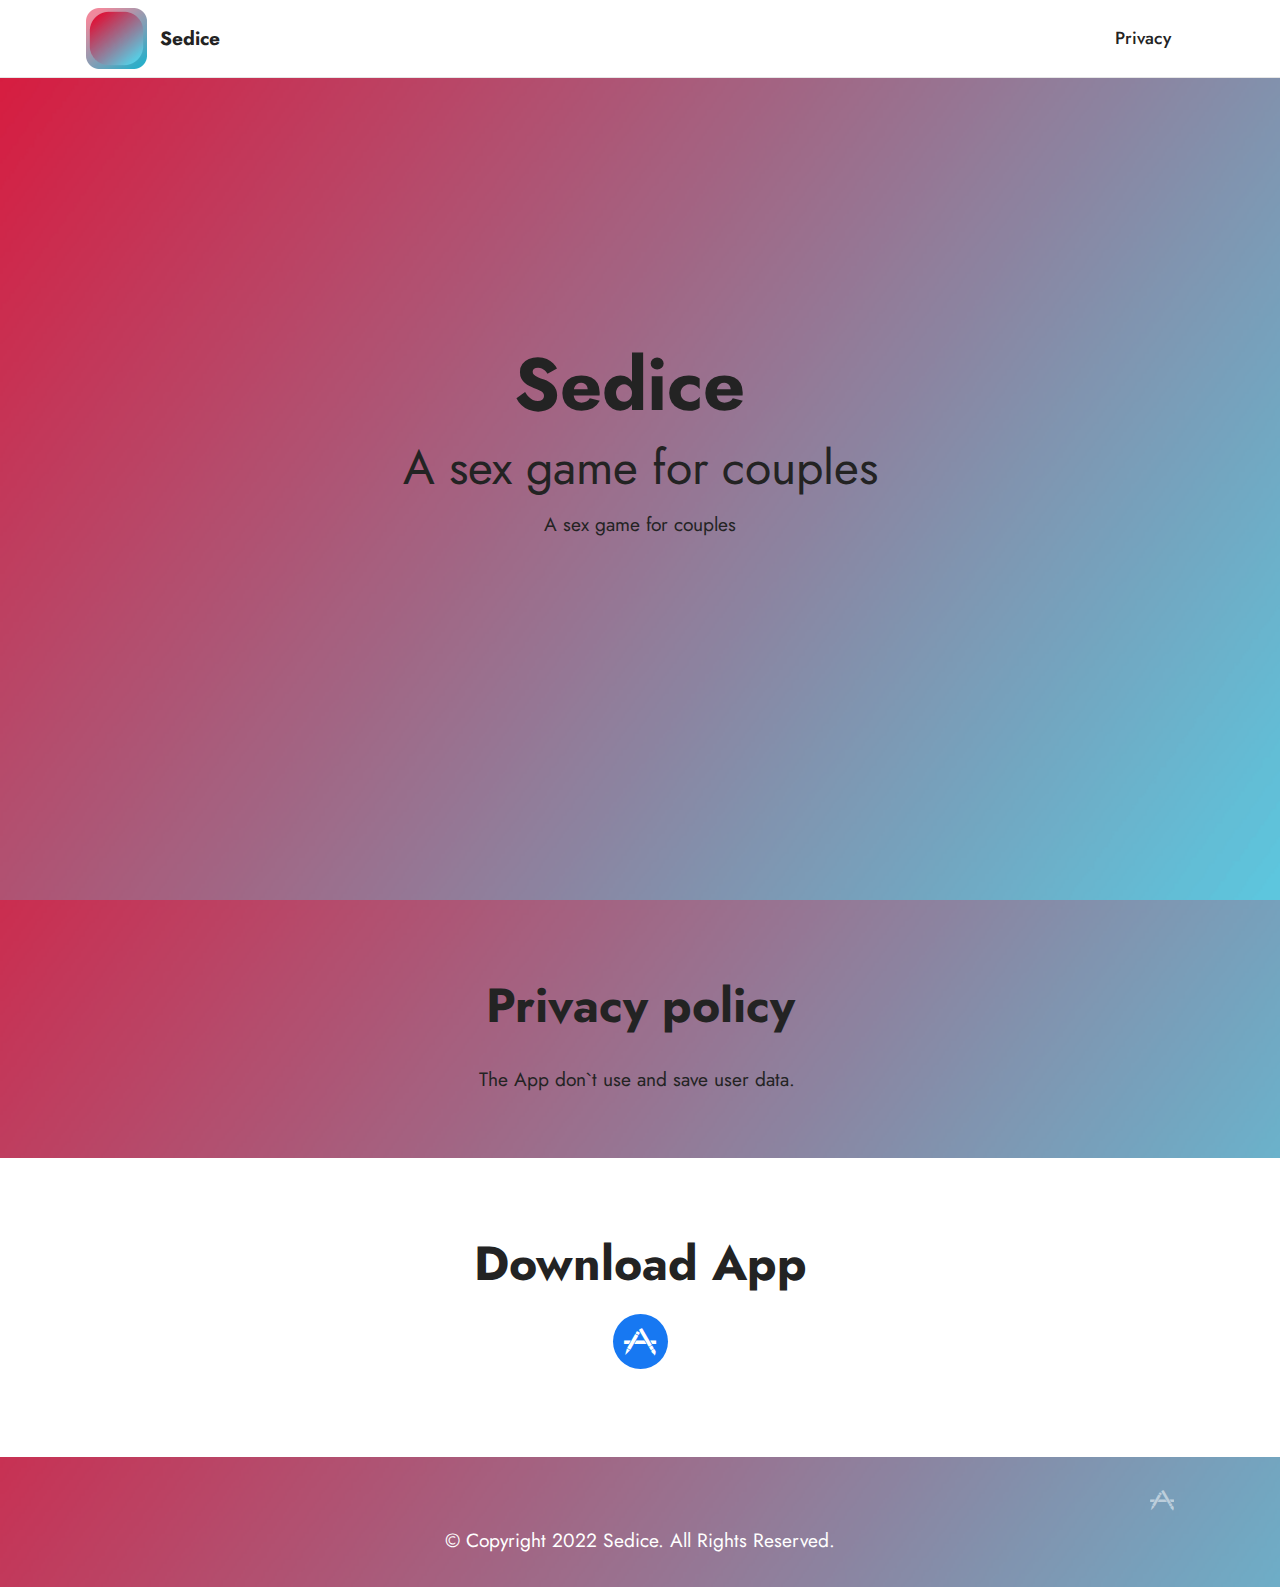
==== index.html @ 6e661fd2 "test create website" ====
<!DOCTYPE html>
<html  >
<head>
  <meta charset="UTF-8">
  <meta http-equiv="X-UA-Compatible" content="IE=edge">
  <meta property="og:image" content="">
  <meta name="viewport" content="width=device-width, initial-scale=1, minimum-scale=1">
  <link rel="shortcut icon" href="assets/images/appicon-128x128.png" type="image/x-icon">
  <meta name="description" content="">
  
  
  <title>Home</title>
  <link rel="stylesheet" href="assets/bootstrap/css/bootstrap.min.css">
  <link rel="stylesheet" href="assets/bootstrap/css/bootstrap-grid.min.css">
  <link rel="stylesheet" href="assets/bootstrap/css/bootstrap-reboot.min.css">
  <link rel="stylesheet" href="assets/parallax/jarallax.css">
  <link rel="stylesheet" href="assets/dropdown/css/style.css">
  <link rel="stylesheet" href="assets/socicon/css/styles.css">
  <link rel="stylesheet" href="assets/theme/css/style.css">
  <link rel="preload" href="https://fonts.googleapis.com/css?family=Jost:100,200,300,400,500,600,700,800,900,100i,200i,300i,400i,500i,600i,700i,800i,900i&display=swap" as="style" onload="this.onload=null;this.rel='stylesheet'">
  <noscript><link rel="stylesheet" href="https://fonts.googleapis.com/css?family=Jost:100,200,300,400,500,600,700,800,900,100i,200i,300i,400i,500i,600i,700i,800i,900i&display=swap"></noscript>
  <link rel="preload" as="style" href="assets/mobirise/css/mbr-additional.css"><link rel="stylesheet" href="assets/mobirise/css/mbr-additional.css" type="text/css">
  
  
  
  
</head>
<body>
  
  <section data-bs-version="5.1" class="menu cid-s48OLK6784" once="menu" id="menu1-h">
    
    <nav class="navbar navbar-dropdown navbar-fixed-top navbar-expand-lg">
        <div class="container">
            <div class="navbar-brand">
                <span class="navbar-logo">
                    <a href="index.html#top">
                        <img src="assets/images/appicon-121x121.png" alt="Mobirise Website Builder" style="height: 3.8rem;">
                    </a>
                </span>
                <span class="navbar-caption-wrap"><a class="navbar-caption text-black text-primary display-7" href="index.html">Sedice</a></span>
            </div>
            <button class="navbar-toggler" type="button" data-toggle="collapse" data-bs-toggle="collapse" data-target="#navbarSupportedContent" data-bs-target="#navbarSupportedContent" aria-controls="navbarNavAltMarkup" aria-expanded="false" aria-label="Toggle navigation">
                <div class="hamburger">
                    <span></span>
                    <span></span>
                    <span></span>
                    <span></span>
                </div>
            </button>
            <div class="collapse navbar-collapse" id="navbarSupportedContent">
                <ul class="navbar-nav nav-dropdown nav-right" data-app-modern-menu="true"><li class="nav-item"><a class="nav-link link text-black text-primary show display-4" href="privacy.html">Privacy<br></a></li></ul>                
            </div>
        </div>
    </nav>

</section>

<section data-bs-version="5.1" class="header1 cid-s48MCQYojq mbr-fullscreen mbr-parallax-background" id="header1-f">
    <div class="align-center container">
        <div class="row justify-content-center">
            <div class="col-12 col-lg-8">
                <h1 class="mbr-section-title mbr-fonts-style mb-3 display-1"><strong>Sedice&nbsp;</strong></h1>
                <h2 class="mbr-section-title mbr-fonts-style mb-3 display-2">A sex game for couples</h2>
                <p class="mbr-text mbr-fonts-style display-7">A sex game for couples</p>
                
            </div>
        </div>
    </div>
</section>

<section data-bs-version="5.1" class="content1 cid-s48udlf8KU" id="content1-8">
    
    <div class="container">
        <div class="row justify-content-center">
            <div class="title col-12 col-md-9">
                <h3 class="mbr-section-title mbr-fonts-style align-center mb-4 display-2"><strong>Privacy policy</strong></h3>
                <h4 class="mbr-section-subtitle align-center mbr-fonts-style mb-4 display-7">The App don`t use and save user data.&nbsp;</h4>
                
            </div>
        </div>
    </div>
</section>

<section data-bs-version="5.1" class="share3 cid-tcr3qmJpWg" id="share3-n">
    <div class="container">
        <div class="media-container-row">
            <div class="col-12">
                <h3 class="mbr-section-title align-center mb-3 mbr-fonts-style display-2">
                    <strong>Download App</strong></h3>
                <div class="social-list align-center">
                   
                    <a class="iconfont-wrapper bg-facebook m-2 " target="_blank" href="https://apps.apple.com/app/sedice">
                            <span class="socicon-appstore socicon" style=""></span>
                    </a>                        
                </div>
            </div>
        </div>
    </div>
</section>

<section data-bs-version="5.1" class="footer3 cid-s48P1Icc8J mbr-parallax-background" once="footers" id="footer3-i">
    <div class="container">
        <div class="media-container-row align-center mbr-white">
            <div class="row social-row">
                <div class="social-list align-right pb-2">
                <div class="soc-item">
                        <a href="https://apps.apple.com/app/sedice" target="_blank">
                            <span class="mbr-iconfont mbr-iconfont-social socicon-appstore socicon"></span>
                        </a>
                    </div>
                </div>
            </div>
            <div class="row row-copirayt">
                <p class="mbr-text mb-0 mbr-fonts-style mbr-white align-center display-7">
                    © Copyright 2022 Sedice. All Rights Reserved.
                </p>
            </div>
        </div>
    </div>
</section>

<script src="assets/bootstrap/js/bootstrap.bundle.min.js"></script>  
<script src="assets/parallax/jarallax.js"></script>  
<script src="assets/smoothscroll/smooth-scroll.js"></script>  
<script src="assets/ytplayer/index.js"></script>  
<script src="assets/dropdown/js/navbar-dropdown.js"></script>  
  
  
</body>
</html>
---- assets/parallax/jarallax.css ----
.jarallax {
    position: relative;
    z-index: 0;
}
.jarallax > .jarallax-img {
    position: absolute;
    object-fit: cover;
    /* support for plugin https://github.com/bfred-it/object-fit-images */
    font-family: 'object-fit: cover;';
    top: 0;
    left: 0;
    width: 100%;
    height: 100%;
    z-index: -1;
}
---- assets/dropdown/css/style.css ----
.navbar-dropdown {
  left: 0;
  padding: 0;
  position: absolute;
  right: 0;
  top: 0;
  transition: all 0.45s ease;
  z-index: 1030;
  background: #282828; }
  .navbar-dropdown .navbar-logo {
    margin-right: 0.8rem;
    transition: margin 0.3s ease-in-out;
    vertical-align: middle; }
    .navbar-dropdown .navbar-logo img {
      height: 3.125rem;
      transition: all 0.3s ease-in-out; }
    .navbar-dropdown .navbar-logo.mbr-iconfont {
      font-size: 3.125rem;
      line-height: 3.125rem; }
  .navbar-dropdown .navbar-caption {
    font-weight: 700;
    white-space: normal;
    vertical-align: -4px;
    line-height: 3.125rem !important; }
    .navbar-dropdown .navbar-caption, .navbar-dropdown .navbar-caption:hover {
      color: inherit;
      text-decoration: none; }
  .navbar-dropdown .mbr-iconfont + .navbar-caption {
    vertical-align: -1px; }
  .navbar-dropdown.navbar-fixed-top {
    position: fixed; }
  .navbar-dropdown .navbar-brand span {
    vertical-align: -4px; }
  .navbar-dropdown.bg-color.transparent {
    background: none; }
  .navbar-dropdown.navbar-short .navbar-brand {
    padding: 0.625rem 0; }
    .navbar-dropdown.navbar-short .navbar-brand span {
      vertical-align: -1px; }
  .navbar-dropdown.navbar-short .navbar-caption {
    line-height: 2.375rem !important;
    vertical-align: -2px; }
  .navbar-dropdown.navbar-short .navbar-logo {
    margin-right: 0.5rem; }
    .navbar-dropdown.navbar-short .navbar-logo img {
      height: 2.375rem; }
    .navbar-dropdown.navbar-short .navbar-logo.mbr-iconfont {
      font-size: 2.375rem;
      line-height: 2.375rem; }
  .navbar-dropdown.navbar-short .mbr-table-cell {
    height: 3.625rem; }
  .navbar-dropdown .navbar-close {
    left: 0.6875rem;
    position: fixed;
    top: 0.75rem;
    z-index: 1000; }
  .navbar-dropdown .hamburger-icon {
    content: "";
    display: inline-block;
    vertical-align: middle;
    width: 16px;
    -webkit-box-shadow: 0 -6px 0 1px #282828,0 0 0 1px #282828,0 6px 0 1px #282828;
    -moz-box-shadow: 0 -6px 0 1px #282828,0 0 0 1px #282828,0 6px 0 1px #282828;
    box-shadow: 0 -6px 0 1px #282828,0 0 0 1px #282828,0 6px 0 1px #282828; }

.dropdown-menu .dropdown-toggle[data-toggle="dropdown-submenu"]::after {
  border-bottom: 0.35em solid transparent;
  border-left: 0.35em solid;
  border-right: 0;
  border-top: 0.35em solid transparent;
  margin-left: 0.3rem; }

.dropdown-menu .dropdown-item:focus {
  outline: 0; }

.nav-dropdown {
  font-size: 0.75rem;
  font-weight: 500;
  height: auto !important; }
  .nav-dropdown .nav-btn {
    padding-left: 1rem; }
  .nav-dropdown .link {
    margin: .667em 1.667em;
    font-weight: 500;
    padding: 0;
    transition: color .2s ease-in-out; }
    .nav-dropdown .link.dropdown-toggle {
      margin-right: 2.583em; }
      .nav-dropdown .link.dropdown-toggle::after {
        margin-left: .25rem;
        border-top: 0.35em solid;
        border-right: 0.35em solid transparent;
        border-left: 0.35em solid transparent;
        border-bottom: 0; }
      .nav-dropdown .link.dropdown-toggle[aria-expanded="true"] {
        margin: 0;
        padding: 0.667em 3.263em  0.667em 1.667em; }
  .nav-dropdown .link::after,
  .nav-dropdown .dropdown-item::after {
    color: inherit; }
  .nav-dropdown .btn {
    font-size: 0.75rem;
    font-weight: 700;
    letter-spacing: 0;
    margin-bottom: 0;
    padding-left: 1.25rem;
    padding-right: 1.25rem; }
  .nav-dropdown .dropdown-menu {
    border-radius: 0;
    border: 0;
    left: 0;
    margin: 0;
    padding-bottom: 1.25rem;
    padding-top: 1.25rem;
    position: relative; }
  .nav-dropdown .dropdown-submenu {
    margin-left: 0.125rem;
    top: 0; }
  .nav-dropdown .dropdown-item {
    font-weight: 500;
    line-height: 2;
    padding: 0.3846em 4.615em 0.3846em 1.5385em;
    position: relative;
    transition: color .2s ease-in-out, background-color .2s ease-in-out; }
    .nav-dropdown .dropdown-item::after {
      margin-top: -0.3077em;
      position: absolute;
      right: 1.1538em;
      top: 50%; }
    .nav-dropdown .dropdown-item:focus, .nav-dropdown .dropdown-item:hover {
      background: none; }

@media (max-width: 767px) {
  .nav-dropdown.navbar-toggleable-sm {
    bottom: 0;
    display: none;
    left: 0;
    overflow-x: hidden;
    position: fixed;
    top: 0;
    transform: translateX(-100%);
    -ms-transform: translateX(-100%);
    -webkit-transform: translateX(-100%);
    width: 18.75rem;
    z-index: 999; } }
.nav-dropdown.navbar-toggleable-xl {
  bottom: 0;
  display: none;
  left: 0;
  overflow-x: hidden;
  position: fixed;
  top: 0;
  transform: translateX(-100%);
  -ms-transform: translateX(-100%);
  -webkit-transform: translateX(-100%);
  width: 18.75rem;
  z-index: 999; }

.nav-dropdown-sm {
  display: block !important;
  overflow-x: hidden;
  overflow: auto;
  padding-top: 3.875rem; }
  .nav-dropdown-sm::after {
    content: "";
    display: block;
    height: 3rem;
    width: 100%; }
  .nav-dropdown-sm.collapse.in ~ .navbar-close {
    display: block !important; }
  .nav-dropdown-sm.collapsing, .nav-dropdown-sm.collapse.in {
    transform: translateX(0);
    -ms-transform: translateX(0);
    -webkit-transform: translateX(0);
    transition: all 0.25s ease-out;
    -webkit-transition: all 0.25s ease-out;
    background: #282828; }
  .nav-dropdown-sm.collapsing[aria-expanded="false"] {
    transform: translateX(-100%);
    -ms-transform: translateX(-100%);
    -webkit-transform: translateX(-100%); }
  .nav-dropdown-sm .nav-item {
    display: block;
    margin-left: 0 !important;
    padding-left: 0; }
  .nav-dropdown-sm .link,
  .nav-dropdown-sm .dropdown-item {
    border-top: 1px dotted rgba(255, 255, 255, 0.1);
    font-size: 0.8125rem;
    line-height: 1.6;
    margin: 0 !important;
    padding: 0.875rem 2.4rem 0.875rem 1.5625rem !important;
    position: relative;
    white-space: normal; }
    .nav-dropdown-sm .link:focus, .nav-dropdown-sm .link:hover,
    .nav-dropdown-sm .dropdown-item:focus,
    .nav-dropdown-sm .dropdown-item:hover {
      background: rgba(0, 0, 0, 0.2) !important;
      color: #c0a375; }
  .nav-dropdown-sm .nav-btn {
    position: relative;
    padding: 1.5625rem 1.5625rem 0 1.5625rem; }
    .nav-dropdown-sm .nav-btn::before {
      border-top: 1px dotted rgba(255, 255, 255, 0.1);
      content: "";
      left: 0;
      position: absolute;
      top: 0;
      width: 100%; }
    .nav-dropdown-sm .nav-btn + .nav-btn {
      padding-top: 0.625rem; }
      .nav-dropdown-sm .nav-btn + .nav-btn::before {
        display: none; }
  .nav-dropdown-sm .btn {
    padding: 0.625rem 0; }
  .nav-dropdown-sm .dropdown-toggle[data-toggle="dropdown-submenu"]::after {
    margin-left: .25rem;
    border-top: 0.35em solid;
    border-right: 0.35em solid transparent;
    border-left: 0.35em solid transparent;
    border-bottom: 0; }
  .nav-dropdown-sm .dropdown-toggle[data-toggle="dropdown-submenu"][aria-expanded="true"]::after {
    border-top: 0;
    border-right: 0.35em solid transparent;
    border-left: 0.35em solid transparent;
    border-bottom: 0.35em solid; }
  .nav-dropdown-sm .dropdown-menu {
    margin: 0;
    padding: 0;
    position: relative;
    top: 0;
    left: 0;
    width: 100%;
    border: 0;
    float: none;
    border-radius: 0;
    background: none; }
  .nav-dropdown-sm .dropdown-submenu {
    left: 100%;
    margin-left: 0.125rem;
    margin-top: -1.25rem;
    top: 0; }

.navbar-toggleable-sm .nav-dropdown .dropdown-menu {
  position: absolute; }

.navbar-toggleable-sm .nav-dropdown .dropdown-submenu {
  left: 100%;
  margin-left: 0.125rem;
  margin-top: -1.25rem;
  top: 0; }

.navbar-toggleable-sm.opened .nav-dropdown .dropdown-menu {
  position: relative; }

.navbar-toggleable-sm.opened .nav-dropdown .dropdown-submenu {
  left: 0;
  margin-left: 00rem;
  margin-top: 0rem;
  top: 0; }

.is-builder .nav-dropdown.collapsing {
  transition: none !important; }
---- assets/socicon/css/styles.css ----
@charset "UTF-8";

@font-face {
  font-family: 'Socicon';
  src:  url('../fonts/socicon.eot');
  src:  url('../fonts/socicon.eot?#iefix') format('embedded-opentype'),
    url('../fonts/socicon.woff2') format('woff2'),
    url('../fonts/socicon.ttf') format('truetype'),
    url('../fonts/socicon.woff') format('woff'),
    url('../fonts/socicon.svg#socicon') format('svg');
  font-weight: normal;
  font-style: normal;
  font-display: swap;
}

[data-icon]:before {
  font-family: "socicon" !important;
  content: attr(data-icon);
  font-style: normal !important;
  font-weight: normal !important;
  font-variant: normal !important;
  text-transform: none !important;
  speak: none;
  line-height: 1;
  -webkit-font-smoothing: antialiased;
  -moz-osx-font-smoothing: grayscale;
}

[class^="socicon-"], [class*=" socicon-"] {
  /* use !important to prevent issues with browser extensions that change fonts */
  font-family: 'Socicon' !important;
  speak: none;
  font-style: normal;
  font-weight: normal;
  font-variant: normal;
  text-transform: none;
  line-height: 1;

  /* Better Font Rendering =========== */
  -webkit-font-smoothing: antialiased;
  -moz-osx-font-smoothing: grayscale;
}

.socicon-eitaa:before {
  content: "\e97c";
}
.socicon-soroush:before {
  content: "\e97d";
}
.socicon-bale:before {
  content: "\e97e";
}
.socicon-zazzle:before {
  content: "\e97b";
}
.socicon-society6:before {
  content: "\e97a";
}
.socicon-redbubble:before {
  content: "\e979";
}
.socicon-avvo:before {
  content: "\e978";
}
.socicon-stitcher:before {
  content: "\e977";
}
.socicon-googlehangouts:before {
  content: "\e974";
}
.socicon-dlive:before {
  content: "\e975";
}
.socicon-vsco:before {
  content: "\e976";
}
.socicon-flipboard:before {
  content: "\e973";
}
.socicon-ubuntu:before {
  content: "\e958";
}
.socicon-artstation:before {
  content: "\e959";
}
.socicon-invision:before {
  content: "\e95a";
}
.socicon-torial:before {
  content: "\e95b";
}
.socicon-collectorz:before {
  content: "\e95c";
}
.socicon-seenthis:before {
  content: "\e95d";
}
.socicon-googleplaymusic:before {
  content: "\e95e";
}
.socicon-debian:before {
  content: "\e95f";
}
.socicon-filmfreeway:before {
  content: "\e960";
}
.socicon-gnome:before {
  content: "\e961";
}
.socicon-itchio:before {
  content: "\e962";
}
.socicon-jamendo:before {
  content: "\e963";
}
.socicon-mix:before {
  content: "\e964";
}
.socicon-sharepoint:before {
  content: "\e965";
}
.socicon-tinder:before {
  content: "\e966";
}
.socicon-windguru:before {
  content: "\e967";
}
.socicon-cdbaby:before {
  content: "\e968";
}
.socicon-elementaryos:before {
  content: "\e969";
}
.socicon-stage32:before {
  content: "\e96a";
}
.socicon-tiktok:before {
  content: "\e96b";
}
.socicon-gitter:before {
  content: "\e96c";
}
.socicon-letterboxd:before {
  content: "\e96d";
}
.socicon-threema:before {
  content: "\e96e";
}
.socicon-splice:before {
  content: "\e96f";
}
.socicon-metapop:before {
  content: "\e970";
}
.socicon-naver:before {
  content: "\e971";
}
.socicon-remote:before {
  content: "\e972";
}
.socicon-internet:before {
  content: "\e957";
}
.socicon-moddb:before {
  content: "\e94b";
}
.socicon-indiedb:before {
  content: "\e94c";
}
.socicon-traxsource:before {
  content: "\e94d";
}
.socicon-gamefor:before {
  content: "\e94e";
}
.socicon-pixiv:before {
  content: "\e94f";
}
.socicon-myanimelist:before {
  content: "\e950";
}
.socicon-blackberry:before {
  content: "\e951";
}
.socicon-wickr:before {
  content: "\e952";
}
.socicon-spip:before {
  content: "\e953";
}
.socicon-napster:before {
  content: "\e954";
}
.socicon-beatport:before {
  content: "\e955";
}
.socicon-hackerone:before {
  content: "\e956";
}
.socicon-hackernews:before {
  content: "\e946";
}
.socicon-smashwords:before {
  content: "\e947";
}
.socicon-kobo:before {
  content: "\e948";
}
.socicon-bookbub:before {
  content: "\e949";
}
.socicon-mailru:before {
  content: "\e94a";
}
.socicon-gitlab:before {
  content: "\e945";
}
.socicon-instructables:before {
  content: "\e944";
}
.socicon-portfolio:before {
  content: "\e943";
}
.socicon-codered:before {
  content: "\e940";
}
.socicon-origin:before {
  content: "\e941";
}
.socicon-nextdoor:before {
  content: "\e942";
}
.socicon-udemy:before {
  content: "\e93f";
}
.socicon-livemaster:before {
  content: "\e93e";
}
.socicon-crunchbase:before {
  content: "\e93b";
}
.socicon-homefy:before {
  content: "\e93c";
}
.socicon-calendly:before {
  content: "\e93d";
}
.socicon-realtor:before {
  content: "\e90f";
}
.socicon-tidal:before {
  content: "\e910";
}
.socicon-qobuz:before {
  content: "\e911";
}
.socicon-natgeo:before {
  content: "\e912";
}
.socicon-mastodon:before {
  content: "\e913";
}
.socicon-unsplash:before {
  content: "\e914";
}
.socicon-homeadvisor:before {
  content: "\e915";
}
.socicon-angieslist:before {
  content: "\e916";
}
.socicon-codepen:before {
  content: "\e917";
}
.socicon-slack:before {
  content: "\e918";
}
.socicon-openaigym:before {
  content: "\e919";
}
.socicon-logmein:before {
  content: "\e91a";
}
.socicon-fiverr:before {
  content: "\e91b";
}
.socicon-gotomeeting:before {
  content: "\e91c";
}
.socicon-aliexpress:before {
  content: "\e91d";
}
.socicon-guru:before {
  content: "\e91e";
}
.socicon-appstore:before {
  content: "\e91f";
}
.socicon-homes:before {
  content: "\e920";
}
.socicon-zoom:before {
  content: "\e921";
}
.socicon-alibaba:before {
  content: "\e922";
}
.socicon-craigslist:before {
  content: "\e923";
}
.socicon-wix:before {
  content: "\e924";
}
.socicon-redfin:before {
  content: "\e925";
}
.socicon-googlecalendar:before {
  content: "\e926";
}
.socicon-shopify:before {
  content: "\e927";
}
.socicon-freelancer:before {
  content: "\e928";
}
.socicon-seedrs:before {
  content: "\e929";
}
.socicon-bing:before {
  content: "\e92a";
}
.socicon-doodle:before {
  content: "\e92b";
}
.socicon-bonanza:before {
  content: "\e92c";
}
.socicon-squarespace:before {
  content: "\e92d";
}
.socicon-toptal:before {
  content: "\e92e";
}
.socicon-gust:before {
  content: "\e92f";
}
.socicon-ask:before {
  content: "\e930";
}
.socicon-trulia:before {
  content: "\e931";
}
.socicon-loomly:before {
  content: "\e932";
}
.socicon-ghost:before {
  content: "\e933";
}
.socicon-upwork:before {
  content: "\e934";
}
.socicon-fundable:before {
  content: "\e935";
}
.socicon-booking:before {
  content: "\e936";
}
.socicon-googlemaps:before {
  content: "\e937";
}
.socicon-zillow:before {
  content: "\e938";
}
.socicon-niconico:before {
  content: "\e939";
}
.socicon-toneden:before {
  content: "\e93a";
}
.socicon-augment:before {
  content: "\e908";
}
.socicon-bitbucket:before {
  content: "\e909";
}
.socicon-fyuse:before {
  content: "\e90a";
}
.socicon-yt-gaming:before {
  content: "\e90b";
}
.socicon-sketchfab:before {
  content: "\e90c";
}
.socicon-mobcrush:before {
  content: "\e90d";
}
.socicon-microsoft:before {
  content: "\e90e";
}
.socicon-pandora:before {
  content: "\e907";
}
.socicon-messenger:before {
  content: "\e906";
}
.socicon-gamewisp:before {
  content: "\e905";
}
.socicon-bloglovin:before {
  content: "\e904";
}
.socicon-tunein:before {
  content: "\e903";
}
.socicon-gamejolt:before {
  content: "\e901";
}
.socicon-trello:before {
  content: "\e902";
}
.socicon-spreadshirt:before {
  content: "\e900";
}
.socicon-500px:before {
  content: "\e000";
}
.socicon-8tracks:before {
  content: "\e001";
}
.socicon-airbnb:before {
  content: "\e002";
}
.socicon-alliance:before {
  content: "\e003";
}
.socicon-amazon:before {
  content: "\e004";
}
.socicon-amplement:before {
  content: "\e005";
}
.socicon-android:before {
  content: "\e006";
}
.socicon-angellist:before {
  content: "\e007";
}
.socicon-apple:before {
  content: "\e008";
}
.socicon-appnet:before {
  content: "\e009";
}
.socicon-baidu:before {
  content: "\e00a";
}
.socicon-bandcamp:before {
  content: "\e00b";
}
.socicon-battlenet:before {
  content: "\e00c";
}
.socicon-mixer:before {
  content: "\e00d";
}
.socicon-bebee:before {
  content: "\e00e";
}
.socicon-bebo:before {
  content: "\e00f";
}
.socicon-behance:before {
  content: "\e010";
}
.socicon-blizzard:before {
  content: "\e011";
}
.socicon-blogger:before {
  content: "\e012";
}
.socicon-buffer:before {
  content: "\e013";
}
.socicon-chrome:before {
  content: "\e014";
}
.socicon-coderwall:before {
  content: "\e015";
}
.socicon-curse:before {
  content: "\e016";
}
.socicon-dailymotion:before {
  content: "\e017";
}
.socicon-deezer:before {
  content: "\e018";
}
.socicon-delicious:before {
  content: "\e019";
}
.socicon-deviantart:before {
  content: "\e01a";
}
.socicon-diablo:before {
  content: "\e01b";
}
.socicon-digg:before {
  content: "\e01c";
}
.socicon-discord:before {
  content: "\e01d";
}
.socicon-disqus:before {
  content: "\e01e";
}
.socicon-douban:before {
  content: "\e01f";
}
.socicon-draugiem:before {
  content: "\e020";
}
.socicon-dribbble:before {
  content: "\e021";
}
.socicon-drupal:before {
  content: "\e022";
}
.socicon-ebay:before {
  content: "\e023";
}
.socicon-ello:before {
  content: "\e024";
}
.socicon-endomodo:before {
  content: "\e025";
}
.socicon-envato:before {
  content: "\e026";
}
.socicon-etsy:before {
  content: "\e027";
}
.socicon-facebook:before {
  content: "\e028";
}
.socicon-feedburner:before {
  content: "\e029";
}
.socicon-filmweb:before {
  content: "\e02a";
}
.socicon-firefox:before {
  content: "\e02b";
}
.socicon-flattr:before {
  content: "\e02c";
}
.socicon-flickr:before {
  content: "\e02d";
}
.socicon-formulr:before {
  content: "\e02e";
}
.socicon-forrst:before {
  content: "\e02f";
}
.socicon-foursquare:before {
  content: "\e030";
}
.socicon-friendfeed:before {
  content: "\e031";
}
.socicon-github:before {
  content: "\e032";
}
.socicon-goodreads:before {
  content: "\e033";
}
.socicon-google:before {
  content: "\e034";
}
.socicon-googlescholar:before {
  content: "\e035";
}
.socicon-googlegroups:before {
  content: "\e036";
}
.socicon-googlephotos:before {
  content: "\e037";
}
.socicon-googleplus:before {
  content: "\e038";
}
.socicon-grooveshark:before {
  content: "\e039";
}
.socicon-hackerrank:before {
  content: "\e03a";
}
.socicon-hearthstone:before {
  content: "\e03b";
}
.socicon-hellocoton:before {
  content: "\e03c";
}
.socicon-heroes:before {
  content: "\e03d";
}
.socicon-smashcast:before {
  content: "\e03e";
}
.socicon-horde:before {
  content: "\e03f";
}
.socicon-houzz:before {
  content: "\e040";
}
.socicon-icq:before {
  content: "\e041";
}
.socicon-identica:before {
  content: "\e042";
}
.socicon-imdb:before {
  content: "\e043";
}
.socicon-instagram:before {
  content: "\e044";
}
.socicon-issuu:before {
  content: "\e045";
}
.socicon-istock:before {
  content: "\e046";
}
.socicon-itunes:before {
  content: "\e047";
}
.socicon-keybase:before {
  content: "\e048";
}
.socicon-lanyrd:before {
  content: "\e049";
}
.socicon-lastfm:before {
  content: "\e04a";
}
.socicon-line:before {
  content: "\e04b";
}
.socicon-linkedin:before {
  content: "\e04c";
}
.socicon-livejournal:before {
  content: "\e04d";
}
.socicon-lyft:before {
  content: "\e04e";
}
.socicon-macos:before {
  content: "\e04f";
}
.socicon-mail:before {
  content: "\e050";
}
.socicon-medium:before {
  content: "\e051";
}
.socicon-meetup:before {
  content: "\e052";
}
.socicon-mixcloud:before {
  content: "\e053";
}
.socicon-modelmayhem:before {
  content: "\e054";
}
.socicon-mumble:before {
  content: "\e055";
}
.socicon-myspace:before {
  content: "\e056";
}
.socicon-newsvine:before {
  content: "\e057";
}
.socicon-nintendo:before {
  content: "\e058";
}
.socicon-npm:before {
  content: "\e059";
}
.socicon-odnoklassniki:before {
  content: "\e05a";
}
.socicon-openid:before {
  content: "\e05b";
}
.socicon-opera:before {
  content: "\e05c";
}
.socicon-outlook:before {
  content: "\e05d";
}
.socicon-overwatch:before {
  content: "\e05e";
}
.socicon-patreon:before {
  content: "\e05f";
}
.socicon-paypal:before {
  content: "\e060";
}
.socicon-periscope:before {
  content: "\e061";
}
.socicon-persona:before {
  content: "\e062";
}
.socicon-pinterest:before {
  content: "\e063";
}
.socicon-play:before {
  content: "\e064";
}
.socicon-player:before {
  content: "\e065";
}
.socicon-playstation:before {
  content: "\e066";
}
.socicon-pocket:before {
  content: "\e067";
}
.socicon-qq:before {
  content: "\e068";
}
.socicon-quora:before {
  content: "\e069";
}
.socicon-raidcall:before {
  content: "\e06a";
}
.socicon-ravelry:before {
  content: "\e06b";
}
.socicon-reddit:before {
  content: "\e06c";
}
.socicon-renren:before {
  content: "\e06d";
}
.socicon-researchgate:before {
  content: "\e06e";
}
.socicon-residentadvisor:before {
  content: "\e06f";
}
.socicon-reverbnation:before {
  content: "\e070";
}
.socicon-rss:before {
  content: "\e071";
}
.socicon-sharethis:before {
  content: "\e072";
}
.socicon-skype:before {
  content: "\e073";
}
.socicon-slideshare:before {
  content: "\e074";
}
.socicon-smugmug:before {
  content: "\e075";
}
.socicon-snapchat:before {
  content: "\e076";
}
.socicon-songkick:before {
  content: "\e077";
}
.socicon-soundcloud:before {
  content: "\e078";
}
.socicon-spotify:before {
  content: "\e079";
}
.socicon-stackexchange:before {
  content: "\e07a";
}
.socicon-stackoverflow:before {
  content: "\e07b";
}
.socicon-starcraft:before {
  content: "\e07c";
}
.socicon-stayfriends:before {
  content: "\e07d";
}
.socicon-steam:before {
  content: "\e07e";
}
.socicon-storehouse:before {
  content: "\e07f";
}
.socicon-strava:before {
  content: "\e080";
}
.socicon-streamjar:before {
  content: "\e081";
}
.socicon-stumbleupon:before {
  content: "\e082";
}
.socicon-swarm:before {
  content: "\e083";
}
.socicon-teamspeak:before {
  content: "\e084";
}
.socicon-teamviewer:before {
  content: "\e085";
}
.socicon-technorati:before {
  content: "\e086";
}
.socicon-telegram:before {
  content: "\e087";
}
.socicon-tripadvisor:before {
  content: "\e088";
}
.socicon-tripit:before {
  content: "\e089";
}
.socicon-triplej:before {
  content: "\e08a";
}
.socicon-tumblr:before {
  content: "\e08b";
}
.socicon-twitch:before {
  content: "\e08c";
}
.socicon-twitter:before {
  content: "\e08d";
}
.socicon-uber:before {
  content: "\e08e";
}
.socicon-ventrilo:before {
  content: "\e08f";
}
.socicon-viadeo:before {
  content: "\e090";
}
.socicon-viber:before {
  content: "\e091";
}
.socicon-viewbug:before {
  content: "\e092";
}
.socicon-vimeo:before {
  content: "\e093";
}
.socicon-vine:before {
  content: "\e094";
}
.socicon-vkontakte:before {
  content: "\e095";
}
.socicon-warcraft:before {
  content: "\e096";
}
.socicon-wechat:before {
  content: "\e097";
}
.socicon-weibo:before {
  content: "\e098";
}
.socicon-whatsapp:before {
  content: "\e099";
}
.socicon-wikipedia:before {
  content: "\e09a";
}
.socicon-windows:before {
  content: "\e09b";
}
.socicon-wordpress:before {
  content: "\e09c";
}
.socicon-wykop:before {
  content: "\e09d";
}
.socicon-xbox:before {
  content: "\e09e";
}
.socicon-xing:before {
  content: "\e09f";
}
.socicon-yahoo:before {
  content: "\e0a0";
}
.socicon-yammer:before {
  content: "\e0a1";
}
.socicon-yandex:before {
  content: "\e0a2";
}
.socicon-yelp:before {
  content: "\e0a3";
}
.socicon-younow:before {
  content: "\e0a4";
}
.socicon-youtube:before {
  content: "\e0a5";
}
.socicon-zapier:before {
  content: "\e0a6";
}
.socicon-zerply:before {
  content: "\e0a7";
}
.socicon-zomato:before {
  content: "\e0a8";
}
.socicon-zynga:before {
  content: "\e0a9";
}
---- assets/theme/css/style.css ----
@charset "UTF-8";
section {
  background-color: #ffffff;
}

body {
  font-style: normal;
  line-height: 1.5;
  font-weight: 400;
  color: #232323;
  position: relative;
}

button {
  background-color: transparent;
  border-color: transparent;
}

section,
.container,
.container-fluid {
  position: relative;
  word-wrap: break-word;
}

a.mbr-iconfont:hover {
  text-decoration: none;
}

.article .lead p,
.article .lead ul,
.article .lead ol,
.article .lead pre,
.article .lead blockquote {
  margin-bottom: 0;
}

a {
  font-style: normal;
  font-weight: 400;
  cursor: pointer;
}
a, a:hover {
  text-decoration: none;
}

.mbr-section-title {
  font-style: normal;
  line-height: 1.3;
}

.mbr-section-subtitle {
  line-height: 1.3;
}

.mbr-text {
  font-style: normal;
  line-height: 1.7;
}

h1,
h2,
h3,
h4,
h5,
h6,
.display-1,
.display-2,
.display-4,
.display-5,
.display-7,
span,
p,
a {
  line-height: 1;
  word-break: break-word;
  word-wrap: break-word;
  font-weight: 400;
}

b,
strong {
  font-weight: bold;
}

input:-webkit-autofill, input:-webkit-autofill:hover, input:-webkit-autofill:focus, input:-webkit-autofill:active {
  transition-delay: 9999s;
  -webkit-transition-property: background-color, color;
  transition-property: background-color, color;
}

textarea[type=hidden] {
  display: none;
}

section {
  background-position: 50% 50%;
  background-repeat: no-repeat;
  background-size: cover;
}
section .mbr-background-video,
section .mbr-background-video-preview {
  position: absolute;
  bottom: 0;
  left: 0;
  right: 0;
  top: 0;
}

.hidden {
  visibility: hidden;
}

.mbr-z-index20 {
  z-index: 20;
}

/*! Base colors */
.mbr-white {
  color: #ffffff;
}

.mbr-black {
  color: #111111;
}

.mbr-bg-white {
  background-color: #ffffff;
}

.mbr-bg-black {
  background-color: #000000;
}

/*! Text-aligns */
.align-left {
  text-align: left;
}

.align-center {
  text-align: center;
}

.align-right {
  text-align: right;
}

/*! Font-weight  */
.mbr-light {
  font-weight: 300;
}

.mbr-regular {
  font-weight: 400;
}

.mbr-semibold {
  font-weight: 500;
}

.mbr-bold {
  font-weight: 700;
}

/*! Media  */
.media-content {
  flex-basis: 100%;
}

.media-container-row {
  display: flex;
  flex-direction: row;
  flex-wrap: wrap;
  justify-content: center;
  align-content: center;
  align-items: start;
}
.media-container-row .media-size-item {
  width: 400px;
}

.media-container-column {
  display: flex;
  flex-direction: column;
  flex-wrap: wrap;
  justify-content: center;
  align-content: center;
  align-items: stretch;
}
.media-container-column > * {
  width: 100%;
}

@media (min-width: 992px) {
  .media-container-row {
    flex-wrap: nowrap;
  }
}
figure {
  margin-bottom: 0;
  overflow: hidden;
}

figure[mbr-media-size] {
  transition: width 0.1s;
}

img,
iframe {
  display: block;
  width: 100%;
}

.card {
  background-color: transparent;
  border: none;
}

.card-box {
  width: 100%;
}

.card-img {
  text-align: center;
  flex-shrink: 0;
  -webkit-flex-shrink: 0;
}

.media {
  max-width: 100%;
  margin: 0 auto;
}

.mbr-figure {
  align-self: center;
}

.media-container > div {
  max-width: 100%;
}

.mbr-figure img,
.card-img img {
  width: 100%;
}

@media (max-width: 991px) {
  .media-size-item {
    width: auto !important;
  }

  .media {
    width: auto;
  }

  .mbr-figure {
    width: 100% !important;
  }
}
/*! Buttons */
.mbr-section-btn {
  margin-left: -0.6rem;
  margin-right: -0.6rem;
  font-size: 0;
}

.btn {
  font-weight: 600;
  border-width: 1px;
  font-style: normal;
  margin: 0.6rem 0.6rem;
  white-space: normal;
  transition: all 0.2s ease-in-out;
  display: inline-flex;
  align-items: center;
  justify-content: center;
  word-break: break-word;
}

.btn-sm {
  font-weight: 600;
  letter-spacing: 0px;
  transition: all 0.3s ease-in-out;
}

.btn-md {
  font-weight: 600;
  letter-spacing: 0px;
  transition: all 0.3s ease-in-out;
}

.btn-lg {
  font-weight: 600;
  letter-spacing: 0px;
  transition: all 0.3s ease-in-out;
}

.btn-form {
  margin: 0;
}
.btn-form:hover {
  cursor: pointer;
}

nav .mbr-section-btn {
  margin-left: 0rem;
  margin-right: 0rem;
}

/*! Btn icon margin */
.btn .mbr-iconfont,
.btn.btn-sm .mbr-iconfont {
  order: 1;
  cursor: pointer;
  margin-left: 0.5rem;
  vertical-align: sub;
}

.btn.btn-md .mbr-iconfont,
.btn.btn-md .mbr-iconfont {
  margin-left: 0.8rem;
}

.mbr-regular {
  font-weight: 400;
}

.mbr-semibold {
  font-weight: 500;
}

.mbr-bold {
  font-weight: 700;
}

[type=submit] {
  -webkit-appearance: none;
}

/*! Full-screen */
.mbr-fullscreen .mbr-overlay {
  min-height: 100vh;
}

.mbr-fullscreen {
  display: flex;
  display: -moz-flex;
  display: -ms-flex;
  display: -o-flex;
  align-items: center;
  min-height: 100vh;
  padding-top: 3rem;
  padding-bottom: 3rem;
}

/*! Map */
.map {
  height: 25rem;
  position: relative;
}
.map iframe {
  width: 100%;
  height: 100%;
}

/*! Scroll to top arrow */
.mbr-arrow-up {
  bottom: 25px;
  right: 90px;
  position: fixed;
  text-align: right;
  z-index: 5000;
  color: #ffffff;
  font-size: 22px;
}

.mbr-arrow-up a {
  background: rgba(0, 0, 0, 0.2);
  border-radius: 50%;
  color: #fff;
  display: inline-block;
  height: 60px;
  width: 60px;
  border: 2px solid #fff;
  outline-style: none !important;
  position: relative;
  text-decoration: none;
  transition: all 0.3s ease-in-out;
  cursor: pointer;
  text-align: center;
}
.mbr-arrow-up a:hover {
  background-color: rgba(0, 0, 0, 0.4);
}
.mbr-arrow-up a i {
  line-height: 60px;
}

.mbr-arrow-up-icon {
  display: block;
  color: #fff;
}

.mbr-arrow-up-icon::before {
  content: "›";
  display: inline-block;
  font-family: serif;
  font-size: 22px;
  line-height: 1;
  font-style: normal;
  position: relative;
  top: 6px;
  left: -4px;
  transform: rotate(-90deg);
}

/*! Arrow Down */
.mbr-arrow {
  position: absolute;
  bottom: 45px;
  left: 50%;
  width: 60px;
  height: 60px;
  cursor: pointer;
  background-color: rgba(80, 80, 80, 0.5);
  border-radius: 50%;
  transform: translateX(-50%);
}
@media (max-width: 767px) {
  .mbr-arrow {
    display: none;
  }
}
.mbr-arrow > a {
  display: inline-block;
  text-decoration: none;
  outline-style: none;
  -webkit-animation: arrowdown 1.7s ease-in-out infinite;
          animation: arrowdown 1.7s ease-in-out infinite;
  color: #ffffff;
}
.mbr-arrow > a > i {
  position: absolute;
  top: -2px;
  left: 15px;
  font-size: 2rem;
}

#scrollToTop a i::before {
  content: "";
  position: absolute;
  display: block;
  border-bottom: 2.5px solid #fff;
  border-left: 2.5px solid #fff;
  width: 27.8%;
  height: 27.8%;
  left: 50%;
  top: 51%;
  transform: translateY(-30%) translateX(-50%) rotate(135deg);
}

@keyframes arrowdown {
  0% {
    transform: translateY(0px);
  }
  50% {
    transform: translateY(-5px);
  }
  100% {
    transform: translateY(0px);
  }
}
@-webkit-keyframes arrowdown {
  0% {
    transform: translateY(0px);
  }
  50% {
    transform: translateY(-5px);
  }
  100% {
    transform: translateY(0px);
  }
}
@media (max-width: 500px) {
  .mbr-arrow-up {
    left: 0;
    right: 0;
    text-align: center;
  }
}
/*Gradients animation*/
@keyframes gradient-animation {
  from {
    background-position: 0% 100%;
    -webkit-animation-timing-function: ease-in-out;
            animation-timing-function: ease-in-out;
  }
  to {
    background-position: 100% 0%;
    -webkit-animation-timing-function: ease-in-out;
            animation-timing-function: ease-in-out;
  }
}
@-webkit-keyframes gradient-animation {
  from {
    background-position: 0% 100%;
    -webkit-animation-timing-function: ease-in-out;
            animation-timing-function: ease-in-out;
  }
  to {
    background-position: 100% 0%;
    -webkit-animation-timing-function: ease-in-out;
            animation-timing-function: ease-in-out;
  }
}
.bg-gradient {
  background-size: 200% 200%;
  animation: gradient-animation 5s infinite alternate;
  -webkit-animation: gradient-animation 5s infinite alternate;
}

.menu .navbar-brand {
  display: -webkit-flex;
}
.menu .navbar-brand span {
  display: flex;
  display: -webkit-flex;
}
.menu .navbar-brand .navbar-caption-wrap {
  display: -webkit-flex;
}
.menu .navbar-brand .navbar-logo img {
  display: -webkit-flex;
  width: auto;
}
@media (min-width: 768px) and (max-width: 991px) {
  .menu .navbar-toggleable-sm .navbar-nav {
    display: -ms-flexbox;
  }
}
@media (max-width: 991px) {
  .menu .navbar-collapse {
    max-height: 93.5vh;
  }
  .menu .navbar-collapse.show {
    overflow: auto;
  }
}
@media (min-width: 992px) {
  .menu .navbar-nav.nav-dropdown {
    display: -webkit-flex;
  }
  .menu .navbar-toggleable-sm .navbar-collapse {
    display: -webkit-flex !important;
  }
  .menu .collapsed .navbar-collapse {
    max-height: 93.5vh;
  }
  .menu .collapsed .navbar-collapse.show {
    overflow: auto;
  }
}
@media (max-width: 767px) {
  .menu .navbar-collapse {
    max-height: 80vh;
  }
}

.nav-link .mbr-iconfont {
  margin-right: 0.5rem;
}

.navbar {
  display: -webkit-flex;
  -webkit-flex-wrap: wrap;
  -webkit-align-items: center;
  -webkit-justify-content: space-between;
}

.navbar-collapse {
  -webkit-flex-basis: 100%;
  -webkit-flex-grow: 1;
  -webkit-align-items: center;
}

.nav-dropdown .link {
  padding: 0.667em 1.667em !important;
  margin: 0 !important;
}

.nav {
  display: -webkit-flex;
  -webkit-flex-wrap: wrap;
}

.row {
  display: -webkit-flex;
  -webkit-flex-wrap: wrap;
}

.justify-content-center {
  -webkit-justify-content: center;
}

.form-inline {
  display: -webkit-flex;
}

.card-wrapper {
  -webkit-flex: 1;
}

.carousel-control {
  z-index: 10;
  display: -webkit-flex;
}

.carousel-controls {
  display: -webkit-flex;
}

.media {
  display: -webkit-flex;
}

.form-group:focus {
  outline: none;
}

.jq-selectbox__select {
  padding: 7px 0;
  position: relative;
}

.jq-selectbox__dropdown {
  overflow: hidden;
  border-radius: 10px;
  position: absolute;
  top: 100%;
  left: 0 !important;
  width: 100% !important;
}

.jq-selectbox__trigger-arrow {
  right: 0;
  transform: translateY(-50%);
}

.jq-selectbox li {
  padding: 1.07em 0.5em;
}

input[type=range] {
  padding-left: 0 !important;
  padding-right: 0 !important;
}

.modal-dialog,
.modal-content {
  height: 100%;
}

.modal-dialog .carousel-inner {
  height: calc(100vh - 1.75rem);
}
@media (max-width: 575px) {
  .modal-dialog .carousel-inner {
    height: calc(100vh - 1rem);
  }
}

.carousel-item {
  text-align: center;
}

.carousel-item img {
  margin: auto;
}

.navbar-toggler {
  align-self: flex-start;
  padding: 0.25rem 0.75rem;
  font-size: 1.25rem;
  line-height: 1;
  background: transparent;
  border: 1px solid transparent;
  border-radius: 0.25rem;
}

.navbar-toggler:focus,
.navbar-toggler:hover {
  text-decoration: none;
  box-shadow: none;
}

.navbar-toggler-icon {
  display: inline-block;
  width: 1.5em;
  height: 1.5em;
  vertical-align: middle;
  content: "";
  background: no-repeat center center;
  background-size: 100% 100%;
}

.navbar-toggler-left {
  position: absolute;
  left: 1rem;
}

.navbar-toggler-right {
  position: absolute;
  right: 1rem;
}

.card-img {
  width: auto;
}

.menu .navbar.collapsed:not(.beta-menu) {
  flex-direction: column;
}

.carousel-item.active,
.carousel-item-next,
.carousel-item-prev {
  display: flex;
}

.note-air-layout .dropup .dropdown-menu,
.note-air-layout .navbar-fixed-bottom .dropdown .dropdown-menu {
  bottom: initial !important;
}

html,
body {
  height: auto;
  min-height: 100vh;
}

.dropup .dropdown-toggle::after {
  display: none;
}

.form-asterisk {
  font-family: initial;
  position: absolute;
  top: -2px;
  font-weight: normal;
}

.form-control-label {
  position: relative;
  cursor: pointer;
  margin-bottom: 0.357em;
  padding: 0;
}

.alert {
  color: #ffffff;
  border-radius: 0;
  border: 0;
  font-size: 1.1rem;
  line-height: 1.5;
  margin-bottom: 1.875rem;
  padding: 1.25rem;
  position: relative;
  text-align: center;
}
.alert.alert-form::after {
  background-color: inherit;
  bottom: -7px;
  content: "";
  display: block;
  height: 14px;
  left: 50%;
  margin-left: -7px;
  position: absolute;
  transform: rotate(45deg);
  width: 14px;
}

.form-control {
  background-color: #ffffff;
  background-clip: border-box;
  color: #232323;
  line-height: 1rem !important;
  height: auto;
  padding: 0.6rem 1.2rem;
  transition: border-color 0.25s ease 0s;
  border: 1px solid transparent !important;
  border-radius: 4px;
  box-shadow: rgba(0, 0, 0, 0.07) 0px 1px 1px 0px, rgba(0, 0, 0, 0.07) 0px 1px 3px 0px, rgba(0, 0, 0, 0.03) 0px 0px 0px 1px;
}
.form-active .form-control:invalid {
  border-color: red;
}

form .row {
  margin-left: -0.6rem;
  margin-right: -0.6rem;
}
form .row [class*=col] {
  padding-left: 0.6rem;
  padding-right: 0.6rem;
}

form .mbr-section-btn {
  margin: 0;
  padding-left: 0.6rem;
  padding-right: 0.6rem;
}

form .btn {
  display: flex;
  padding: 0.6rem 1.2rem;
  margin: 0;
}

form .form-check-input {
  margin-top: 0.5;
}

textarea.form-control {
  line-height: 1.5rem !important;
}

.form-group {
  margin-bottom: 1.2rem;
}

.form-control,
form .btn {
  min-height: 48px;
}

.gdpr-block label span.textGDPR input[name=gdpr] {
  top: 7px;
}

.form-control:focus {
  box-shadow: none;
}

:focus {
  outline: none;
}

.mbr-overlay {
  background-color: #000;
  bottom: 0;
  left: 0;
  opacity: 0.5;
  position: absolute;
  right: 0;
  top: 0;
  z-index: 0;
  pointer-events: none;
}

blockquote {
  font-style: italic;
  padding: 3rem;
  font-size: 1.09rem;
  position: relative;
  border-left: 3px solid;
}

ul,
ol,
pre,
blockquote {
  margin-bottom: 2.3125rem;
}

.mt-4 {
  margin-top: 2rem !important;
}

.mb-4 {
  margin-bottom: 2rem !important;
}

@media (min-width: 992px) {
  .container {
    padding-left: 16px;
    padding-right: 16px;
  }

  .row {
    margin-left: -16px;
    margin-right: -16px;
  }
  .row > [class*=col] {
    padding-left: 16px;
    padding-right: 16px;
  }
}
@media (min-width: 768px) {
  .container-fluid {
    padding-left: 32px;
    padding-right: 32px;
  }
}
@media (min-width: 768px) and (max-width: 991px) {
  .mbr-container {
    padding-left: 32px;
    padding-right: 32px;
  }
}
@media (max-width: 767px) {
  .mbr-container {
    padding-left: 16px;
    padding-right: 16px;
  }
}
.card-wrapper,
.item-wrapper {
  overflow: hidden;
}

.app-video-wrapper > img {
  opacity: 1;
}

.item {
  position: relative;
}

.dropdown-menu .dropdown-menu {
  left: 100%;
}

.dropdown-item + .dropdown-menu {
  display: none;
}

.dropdown-item:hover + .dropdown-menu,
.dropdown-menu:hover {
  display: block;
}

@media (min-aspect-ratio: 16/9) {
  .mbr-video-foreground {
    height: 300% !important;
    top: -100% !important;
  }
}
@media (max-aspect-ratio: 16/9) {
  .mbr-video-foreground {
    width: 300% !important;
    left: -100% !important;
  }
}.engine {
	position: absolute;
	text-indent: -2400px;
	text-align: center;
	padding: 0;
	top: 0;
	left: -2400px;
}
---- assets/mobirise/css/mbr-additional.css ----
body {
  font-family: Jost;
}
.display-1 {
  font-family: 'Jost', sans-serif;
  font-size: 4.6rem;
  line-height: 1.1;
}
.display-1 > .mbr-iconfont {
  font-size: 5.75rem;
}
.display-2 {
  font-family: 'Jost', sans-serif;
  font-size: 3rem;
  line-height: 1.1;
}
.display-2 > .mbr-iconfont {
  font-size: 3.75rem;
}
.display-4 {
  font-family: 'Jost', sans-serif;
  font-size: 1.1rem;
  line-height: 1.5;
}
.display-4 > .mbr-iconfont {
  font-size: 1.375rem;
}
.display-5 {
  font-family: 'Jost', sans-serif;
  font-size: 2.2rem;
  line-height: 1.5;
}
.display-5 > .mbr-iconfont {
  font-size: 2.75rem;
}
.display-7 {
  font-family: 'Jost', sans-serif;
  font-size: 1.2rem;
  line-height: 1.5;
}
.display-7 > .mbr-iconfont {
  font-size: 1.5rem;
}
/* ---- Fluid typography for mobile devices ---- */
/* 1.4 - font scale ratio ( bootstrap == 1.42857 ) */
/* 100vw - current viewport width */
/* (48 - 20)  48 == 48rem == 768px, 20 == 20rem == 320px(minimal supported viewport) */
/* 0.65 - min scale variable, may vary */
@media (max-width: 992px) {
  .display-1 {
    font-size: 3.68rem;
  }
}
@media (max-width: 768px) {
  .display-1 {
    font-size: 3.22rem;
    font-size: calc( 2.26rem + (4.6 - 2.26) * ((100vw - 20rem) / (48 - 20)));
    line-height: calc( 1.1 * (2.26rem + (4.6 - 2.26) * ((100vw - 20rem) / (48 - 20))));
  }
  .display-2 {
    font-size: 2.4rem;
    font-size: calc( 1.7rem + (3 - 1.7) * ((100vw - 20rem) / (48 - 20)));
    line-height: calc( 1.3 * (1.7rem + (3 - 1.7) * ((100vw - 20rem) / (48 - 20))));
  }
  .display-4 {
    font-size: 0.88rem;
    font-size: calc( 1.0350000000000001rem + (1.1 - 1.0350000000000001) * ((100vw - 20rem) / (48 - 20)));
    line-height: calc( 1.4 * (1.0350000000000001rem + (1.1 - 1.0350000000000001) * ((100vw - 20rem) / (48 - 20))));
  }
  .display-5 {
    font-size: 1.76rem;
    font-size: calc( 1.42rem + (2.2 - 1.42) * ((100vw - 20rem) / (48 - 20)));
    line-height: calc( 1.4 * (1.42rem + (2.2 - 1.42) * ((100vw - 20rem) / (48 - 20))));
  }
  .display-7 {
    font-size: 0.96rem;
    font-size: calc( 1.07rem + (1.2 - 1.07) * ((100vw - 20rem) / (48 - 20)));
    line-height: calc( 1.4 * (1.07rem + (1.2 - 1.07) * ((100vw - 20rem) / (48 - 20))));
  }
}
/* Buttons */
.btn {
  padding: 0.6rem 1.2rem;
  border-radius: 4px;
}
.btn-sm {
  padding: 0.6rem 1.2rem;
  border-radius: 4px;
}
.btn-md {
  padding: 0.6rem 1.2rem;
  border-radius: 4px;
}
.btn-lg {
  padding: 1rem 2.6rem;
  border-radius: 4px;
}
.bg-primary {
  background-color: #6592e6 !important;
}
.bg-success {
  background-color: #40b0bf !important;
}
.bg-info {
  background-color: #47b5ed !important;
}
.bg-warning {
  background-color: #ffe161 !important;
}
.bg-danger {
  background-color: #ff9966 !important;
}
.btn-primary,
.btn-primary:active {
  background-color: #6592e6 !important;
  border-color: #6592e6 !important;
  color: #ffffff !important;
  box-shadow: 0 2px 2px 0 rgba(0, 0, 0, 0.2);
}
.btn-primary:hover,
.btn-primary:focus,
.btn-primary.focus,
.btn-primary.active {
  color: #ffffff !important;
  background-color: #2260d2 !important;
  border-color: #2260d2 !important;
  box-shadow: 0 2px 5px 0 rgba(0, 0, 0, 0.2);
}
.btn-primary.disabled,
.btn-primary:disabled {
  color: #ffffff !important;
  background-color: #2260d2 !important;
  border-color: #2260d2 !important;
}
.btn-secondary,
.btn-secondary:active {
  background-color: #ff6666 !important;
  border-color: #ff6666 !important;
  color: #ffffff !important;
  box-shadow: 0 2px 2px 0 rgba(0, 0, 0, 0.2);
}
.btn-secondary:hover,
.btn-secondary:focus,
.btn-secondary.focus,
.btn-secondary.active {
  color: #ffffff !important;
  background-color: #ff0f0f !important;
  border-color: #ff0f0f !important;
  box-shadow: 0 2px 5px 0 rgba(0, 0, 0, 0.2);
}
.btn-secondary.disabled,
.btn-secondary:disabled {
  color: #ffffff !important;
  background-color: #ff0f0f !important;
  border-color: #ff0f0f !important;
}
.btn-info,
.btn-info:active {
  background-color: #47b5ed !important;
  border-color: #47b5ed !important;
  color: #ffffff !important;
  box-shadow: 0 2px 2px 0 rgba(0, 0, 0, 0.2);
}
.btn-info:hover,
.btn-info:focus,
.btn-info.focus,
.btn-info.active {
  color: #ffffff !important;
  background-color: #148cca !important;
  border-color: #148cca !important;
  box-shadow: 0 2px 5px 0 rgba(0, 0, 0, 0.2);
}
.btn-info.disabled,
.btn-info:disabled {
  color: #ffffff !important;
  background-color: #148cca !important;
  border-color: #148cca !important;
}
.btn-success,
.btn-success:active {
  background-color: #40b0bf !important;
  border-color: #40b0bf !important;
  color: #ffffff !important;
  box-shadow: 0 2px 2px 0 rgba(0, 0, 0, 0.2);
}
.btn-success:hover,
.btn-success:focus,
.btn-success.focus,
.btn-success.active {
  color: #ffffff !important;
  background-color: #2a747e !important;
  border-color: #2a747e !important;
  box-shadow: 0 2px 5px 0 rgba(0, 0, 0, 0.2);
}
.btn-success.disabled,
.btn-success:disabled {
  color: #ffffff !important;
  background-color: #2a747e !important;
  border-color: #2a747e !important;
}
.btn-warning,
.btn-warning:active {
  background-color: #ffe161 !important;
  border-color: #ffe161 !important;
  color: #614f00 !important;
  box-shadow: 0 2px 2px 0 rgba(0, 0, 0, 0.2);
}
.btn-warning:hover,
.btn-warning:focus,
.btn-warning.focus,
.btn-warning.active {
  color: #0a0800 !important;
  background-color: #ffd10a !important;
  border-color: #ffd10a !important;
  box-shadow: 0 2px 5px 0 rgba(0, 0, 0, 0.2);
}
.btn-warning.disabled,
.btn-warning:disabled {
  color: #614f00 !important;
  background-color: #ffd10a !important;
  border-color: #ffd10a !important;
}
.btn-danger,
.btn-danger:active {
  background-color: #ff9966 !important;
  border-color: #ff9966 !important;
  color: #ffffff !important;
  box-shadow: 0 2px 2px 0 rgba(0, 0, 0, 0.2);
}
.btn-danger:hover,
.btn-danger:focus,
.btn-danger.focus,
.btn-danger.active {
  color: #ffffff !important;
  background-color: #ff5f0f !important;
  border-color: #ff5f0f !important;
  box-shadow: 0 2px 5px 0 rgba(0, 0, 0, 0.2);
}
.btn-danger.disabled,
.btn-danger:disabled {
  color: #ffffff !important;
  background-color: #ff5f0f !important;
  border-color: #ff5f0f !important;
}
.btn-white,
.btn-white:active {
  background-color: #fafafa !important;
  border-color: #fafafa !important;
  color: #7a7a7a !important;
  box-shadow: 0 2px 2px 0 rgba(0, 0, 0, 0.2);
}
.btn-white:hover,
.btn-white:focus,
.btn-white.focus,
.btn-white.active {
  color: #4f4f4f !important;
  background-color: #cfcfcf !important;
  border-color: #cfcfcf !important;
  box-shadow: 0 2px 5px 0 rgba(0, 0, 0, 0.2);
}
.btn-white.disabled,
.btn-white:disabled {
  color: #7a7a7a !important;
  background-color: #cfcfcf !important;
  border-color: #cfcfcf !important;
}
.btn-black,
.btn-black:active {
  background-color: #232323 !important;
  border-color: #232323 !important;
  color: #ffffff !important;
  box-shadow: 0 2px 2px 0 rgba(0, 0, 0, 0.2);
}
.btn-black:hover,
.btn-black:focus,
.btn-black.focus,
.btn-black.active {
  color: #ffffff !important;
  background-color: #000000 !important;
  border-color: #000000 !important;
  box-shadow: 0 2px 5px 0 rgba(0, 0, 0, 0.2);
}
.btn-black.disabled,
.btn-black:disabled {
  color: #ffffff !important;
  background-color: #000000 !important;
  border-color: #000000 !important;
}
.btn-primary-outline,
.btn-primary-outline:active {
  background-color: transparent !important;
  border-color: transparent;
  color: #6592e6;
}
.btn-primary-outline:hover,
.btn-primary-outline:focus,
.btn-primary-outline.focus,
.btn-primary-outline.active {
  color: #2260d2 !important;
  background-color: transparent!important;
  border-color: transparent!important;
  box-shadow: none!important;
}
.btn-primary-outline.disabled,
.btn-primary-outline:disabled {
  color: #ffffff !important;
  background-color: #6592e6 !important;
  border-color: #6592e6 !important;
}
.btn-secondary-outline,
.btn-secondary-outline:active {
  background-color: transparent !important;
  border-color: transparent;
  color: #ff6666;
}
.btn-secondary-outline:hover,
.btn-secondary-outline:focus,
.btn-secondary-outline.focus,
.btn-secondary-outline.active {
  color: #ff0f0f !important;
  background-color: transparent!important;
  border-color: transparent!important;
  box-shadow: none!important;
}
.btn-secondary-outline.disabled,
.btn-secondary-outline:disabled {
  color: #ffffff !important;
  background-color: #ff6666 !important;
  border-color: #ff6666 !important;
}
.btn-info-outline,
.btn-info-outline:active {
  background-color: transparent !important;
  border-color: transparent;
  color: #47b5ed;
}
.btn-info-outline:hover,
.btn-info-outline:focus,
.btn-info-outline.focus,
.btn-info-outline.active {
  color: #148cca !important;
  background-color: transparent!important;
  border-color: transparent!important;
  box-shadow: none!important;
}
.btn-info-outline.disabled,
.btn-info-outline:disabled {
  color: #ffffff !important;
  background-color: #47b5ed !important;
  border-color: #47b5ed !important;
}
.btn-success-outline,
.btn-success-outline:active {
  background-color: transparent !important;
  border-color: transparent;
  color: #40b0bf;
}
.btn-success-outline:hover,
.btn-success-outline:focus,
.btn-success-outline.focus,
.btn-success-outline.active {
  color: #2a747e !important;
  background-color: transparent!important;
  border-color: transparent!important;
  box-shadow: none!important;
}
.btn-success-outline.disabled,
.btn-success-outline:disabled {
  color: #ffffff !important;
  background-color: #40b0bf !important;
  border-color: #40b0bf !important;
}
.btn-warning-outline,
.btn-warning-outline:active {
  background-color: transparent !important;
  border-color: transparent;
  color: #ffe161;
}
.btn-warning-outline:hover,
.btn-warning-outline:focus,
.btn-warning-outline.focus,
.btn-warning-outline.active {
  color: #ffd10a !important;
  background-color: transparent!important;
  border-color: transparent!important;
  box-shadow: none!important;
}
.btn-warning-outline.disabled,
.btn-warning-outline:disabled {
  color: #614f00 !important;
  background-color: #ffe161 !important;
  border-color: #ffe161 !important;
}
.btn-danger-outline,
.btn-danger-outline:active {
  background-color: transparent !important;
  border-color: transparent;
  color: #ff9966;
}
.btn-danger-outline:hover,
.btn-danger-outline:focus,
.btn-danger-outline.focus,
.btn-danger-outline.active {
  color: #ff5f0f !important;
  background-color: transparent!important;
  border-color: transparent!important;
  box-shadow: none!important;
}
.btn-danger-outline.disabled,
.btn-danger-outline:disabled {
  color: #ffffff !important;
  background-color: #ff9966 !important;
  border-color: #ff9966 !important;
}
.btn-black-outline,
.btn-black-outline:active {
  background-color: transparent !important;
  border-color: transparent;
  color: #232323;
}
.btn-black-outline:hover,
.btn-black-outline:focus,
.btn-black-outline.focus,
.btn-black-outline.active {
  color: #000000 !important;
  background-color: transparent!important;
  border-color: transparent!important;
  box-shadow: none!important;
}
.btn-black-outline.disabled,
.btn-black-outline:disabled {
  color: #ffffff !important;
  background-color: #232323 !important;
  border-color: #232323 !important;
}
.btn-white-outline,
.btn-white-outline:active {
  background-color: transparent !important;
  border-color: transparent;
  color: #fafafa;
}
.btn-white-outline:hover,
.btn-white-outline:focus,
.btn-white-outline.focus,
.btn-white-outline.active {
  color: #cfcfcf !important;
  background-color: transparent!important;
  border-color: transparent!important;
  box-shadow: none!important;
}
.btn-white-outline.disabled,
.btn-white-outline:disabled {
  color: #7a7a7a !important;
  background-color: #fafafa !important;
  border-color: #fafafa !important;
}
.text-primary {
  color: #6592e6 !important;
}
.text-secondary {
  color: #ff6666 !important;
}
.text-success {
  color: #40b0bf !important;
}
.text-info {
  color: #47b5ed !important;
}
.text-warning {
  color: #ffe161 !important;
}
.text-danger {
  color: #ff9966 !important;
}
.text-white {
  color: #fafafa !important;
}
.text-black {
  color: #232323 !important;
}
a.text-primary:hover,
a.text-primary:focus,
a.text-primary.active {
  color: #205ac5 !important;
}
a.text-secondary:hover,
a.text-secondary:focus,
a.text-secondary.active {
  color: #ff0000 !important;
}
a.text-success:hover,
a.text-success:focus,
a.text-success.active {
  color: #266a73 !important;
}
a.text-info:hover,
a.text-info:focus,
a.text-info.active {
  color: #1283bc !important;
}
a.text-warning:hover,
a.text-warning:focus,
a.text-warning.active {
  color: #facb00 !important;
}
a.text-danger:hover,
a.text-danger:focus,
a.text-danger.active {
  color: #ff5500 !important;
}
a.text-white:hover,
a.text-white:focus,
a.text-white.active {
  color: #c7c7c7 !important;
}
a.text-black:hover,
a.text-black:focus,
a.text-black.active {
  color: #000000 !important;
}
a[class*="text-"]:not(.nav-link):not(.dropdown-item):not([role]):not(.navbar-caption) {
  position: relative;
  background-image: transparent;
  background-size: 10000px 2px;
  background-repeat: no-repeat;
  background-position: 0px 1.2em;
  background-position: -10000px 1.2em;
}
a[class*="text-"]:not(.nav-link):not(.dropdown-item):not([role]):not(.navbar-caption):hover {
  transition: background-position 2s ease-in-out;
  background-image: linear-gradient(currentColor 50%, currentColor 50%);
  background-position: 0px 1.2em;
}
.nav-tabs .nav-link.active {
  color: #6592e6;
}
.nav-tabs .nav-link:not(.active) {
  color: #232323;
}
.alert-success {
  background-color: #70c770;
}
.alert-info {
  background-color: #47b5ed;
}
.alert-warning {
  background-color: #ffe161;
}
.alert-danger {
  background-color: #ff9966;
}
.mbr-gallery-filter li.active .btn {
  background-color: #6592e6;
  border-color: #6592e6;
  color: #ffffff;
}
.mbr-gallery-filter li.active .btn:focus {
  box-shadow: none;
}
a,
a:hover {
  color: #6592e6;
}
.mbr-plan-header.bg-primary .mbr-plan-subtitle,
.mbr-plan-header.bg-primary .mbr-plan-price-desc {
  color: #ffffff;
}
.mbr-plan-header.bg-success .mbr-plan-subtitle,
.mbr-plan-header.bg-success .mbr-plan-price-desc {
  color: #a0d8df;
}
.mbr-plan-header.bg-info .mbr-plan-subtitle,
.mbr-plan-header.bg-info .mbr-plan-price-desc {
  color: #ffffff;
}
.mbr-plan-header.bg-warning .mbr-plan-subtitle,
.mbr-plan-header.bg-warning .mbr-plan-price-desc {
  color: #ffffff;
}
.mbr-plan-header.bg-danger .mbr-plan-subtitle,
.mbr-plan-header.bg-danger .mbr-plan-price-desc {
  color: #ffffff;
}
/* Scroll to top button*/
.scrollToTop_wraper {
  display: none;
}
.form-control {
  font-family: 'Jost', sans-serif;
  font-size: 1.1rem;
  line-height: 1.5;
  font-weight: 400;
}
.form-control > .mbr-iconfont {
  font-size: 1.375rem;
}
.form-control:hover,
.form-control:focus {
  box-shadow: rgba(0, 0, 0, 0.07) 0px 1px 1px 0px, rgba(0, 0, 0, 0.07) 0px 1px 3px 0px, rgba(0, 0, 0, 0.03) 0px 0px 0px 1px;
  border-color: #6592e6 !important;
}
.form-control:-webkit-input-placeholder {
  font-family: 'Jost', sans-serif;
  font-size: 1.1rem;
  line-height: 1.5;
  font-weight: 400;
}
.form-control:-webkit-input-placeholder > .mbr-iconfont {
  font-size: 1.375rem;
}
blockquote {
  border-color: #6592e6;
}
/* Forms */
.jq-selectbox li:hover,
.jq-selectbox li.selected {
  background-color: #6592e6;
  color: #ffffff;
}
.jq-number__spin {
  transition: 0.25s ease;
}
.jq-number__spin:hover {
  border-color: #6592e6;
}
.jq-selectbox .jq-selectbox__trigger-arrow,
.jq-number__spin.minus:after,
.jq-number__spin.plus:after {
  transition: 0.4s;
  border-top-color: #353535;
  border-bottom-color: #353535;
}
.jq-selectbox:hover .jq-selectbox__trigger-arrow,
.jq-number__spin.minus:hover:after,
.jq-number__spin.plus:hover:after {
  border-top-color: #6592e6;
  border-bottom-color: #6592e6;
}
.xdsoft_datetimepicker .xdsoft_calendar td.xdsoft_default,
.xdsoft_datetimepicker .xdsoft_calendar td.xdsoft_current,
.xdsoft_datetimepicker .xdsoft_timepicker .xdsoft_time_box > div > div.xdsoft_current {
  color: #ffffff !important;
  background-color: #6592e6 !important;
  box-shadow: none !important;
}
.xdsoft_datetimepicker .xdsoft_calendar td:hover,
.xdsoft_datetimepicker .xdsoft_timepicker .xdsoft_time_box > div > div:hover {
  color: #000000 !important;
  background: #ff6666 !important;
  box-shadow: none !important;
}
.lazy-bg {
  background-image: none !important;
}
.lazy-placeholder:not(section),
.lazy-none {
  display: block;
  position: relative;
  padding-bottom: 56.25%;
  width: 100%;
  height: auto;
}
iframe.lazy-placeholder,
.lazy-placeholder:after {
  content: '';
  position: absolute;
  width: 200px;
  height: 200px;
  background: transparent no-repeat center;
  background-size: contain;
  top: 50%;
  left: 50%;
  transform: translateX(-50%) translateY(-50%);
  background-image: url("data:image/svg+xml;charset=UTF-8,%3csvg width='32' height='32' viewBox='0 0 64 64' xmlns='http://www.w3.org/2000/svg' stroke='%236592e6' %3e%3cg fill='none' fill-rule='evenodd'%3e%3cg transform='translate(16 16)' stroke-width='2'%3e%3ccircle stroke-opacity='.5' cx='16' cy='16' r='16'/%3e%3cpath d='M32 16c0-9.94-8.06-16-16-16'%3e%3canimateTransform attributeName='transform' type='rotate' from='0 16 16' to='360 16 16' dur='1s' repeatCount='indefinite'/%3e%3c/path%3e%3c/g%3e%3c/g%3e%3c/svg%3e");
}
section.lazy-placeholder:after {
  opacity: 0.5;
}
body {
  overflow-x: hidden;
}
a {
  transition: color 0.6s;
}
.cid-s48MCQYojq {
  background-image: url("../../../assets/images/background-640x461.png");
}
.cid-s48MCQYojq .mbr-section-title {
  text-align: center;
}
.cid-s48MCQYojq .mbr-text,
.cid-s48MCQYojq .mbr-section-btn {
  color: #232323;
  text-align: center;
}
@media (max-width: 991px) {
  .cid-s48MCQYojq .mbr-section-title,
  .cid-s48MCQYojq .mbr-section-btn,
  .cid-s48MCQYojq .mbr-text {
    text-align: center;
  }
}
.cid-s48udlf8KU {
  padding-top: 5rem;
  padding-bottom: 2rem;
  background-image: url("../../../assets/images/background-640x461.png");
}
.cid-s48udlf8KU .mbr-section-title {
  text-align: center;
}
.cid-s48udlf8KU .mbr-section-subtitle {
  text-align: center;
}
.cid-s48OLK6784 {
  z-index: 1000;
  width: 100%;
}
.cid-s48OLK6784 nav.navbar {
  position: fixed;
}
.cid-s48OLK6784 .dropdown-item:before {
  font-family: Moririse2 !important;
  content: '\e966';
  display: inline-block;
  width: 0;
  position: absolute;
  left: 1rem;
  top: 0.5rem;
  margin-right: 0.5rem;
  line-height: 1;
  font-size: inherit;
  vertical-align: middle;
  text-align: center;
  overflow: hidden;
  transform: scale(0, 1);
  transition: all 0.25s ease-in-out;
}
.cid-s48OLK6784 .dropdown-menu {
  padding: 0;
}
.cid-s48OLK6784 .dropdown-item {
  border-bottom: 1px solid #e6e6e6;
}
.cid-s48OLK6784 .dropdown-item:hover,
.cid-s48OLK6784 .dropdown-item:focus {
  background: #6592e6 !important;
  color: white !important;
}
.cid-s48OLK6784 .nav-dropdown .link {
  padding: 0 0.3em !important;
  margin: .667em 1em !important;
}
.cid-s48OLK6784 .nav-dropdown .link.dropdown-toggle::after {
  margin-left: 0.5rem;
  margin-top: 0.2rem;
}
.cid-s48OLK6784 .nav-link {
  position: relative;
}
.cid-s48OLK6784 .container {
  display: flex;
  margin: auto;
}
.cid-s48OLK6784 .iconfont-wrapper {
  color: #000000 !important;
  font-size: 1.5rem;
  padding-right: .5rem;
}
.cid-s48OLK6784 .navbar-caption {
  padding-right: 4rem;
}
.cid-s48OLK6784 .dropdown-menu,
.cid-s48OLK6784 .navbar.opened {
  background: #ffffff !important;
}
.cid-s48OLK6784 .nav-item:focus,
.cid-s48OLK6784 .nav-link:focus {
  outline: none;
}
.cid-s48OLK6784 .dropdown .dropdown-menu .dropdown-item {
  width: auto;
  transition: all 0.25s ease-in-out;
}
.cid-s48OLK6784 .dropdown .dropdown-menu .dropdown-item::after {
  right: 0.5rem;
}
.cid-s48OLK6784 .dropdown .dropdown-menu .dropdown-item .mbr-iconfont {
  margin-left: -1.8rem;
  padding-right: 1rem;
  font-size: inherit;
}
.cid-s48OLK6784 .dropdown .dropdown-menu .dropdown-item .mbr-iconfont:before {
  display: inline-block;
  transform: scale(1, 1);
  transition: all 0.25s ease-in-out;
}
.cid-s48OLK6784 .collapsed .dropdown-menu .dropdown-item:before {
  display: none;
}
.cid-s48OLK6784 .collapsed .dropdown .dropdown-menu .dropdown-item {
  padding: 0.235em 1.5em 0.235em 1.5em !important;
  transition: none;
  margin: 0 !important;
}
.cid-s48OLK6784 .navbar {
  min-height: 77px;
  transition: all .3s;
  border-bottom: 1px solid transparent;
  background: #ffffff;
}
.cid-s48OLK6784 .navbar:not(.navbar-short) {
  border-bottom: 1px solid #e6e6e6;
}
.cid-s48OLK6784 .navbar.opened {
  transition: all .3s;
}
.cid-s48OLK6784 .navbar .dropdown-item {
  padding: .5rem 1.8rem;
}
.cid-s48OLK6784 .navbar .navbar-logo img {
  width: auto;
}
.cid-s48OLK6784 .navbar .navbar-collapse {
  justify-content: flex-end;
  z-index: 1;
}
.cid-s48OLK6784 .navbar.collapsed .nav-item .nav-link::before {
  display: none;
}
.cid-s48OLK6784 .navbar.collapsed.opened .dropdown-menu {
  top: 0;
}
@media (min-width: 992px) {
  .cid-s48OLK6784 .navbar.collapsed.opened:not(.navbar-short) .navbar-collapse {
    max-height: calc(98.5vh - 3.8rem);
  }
}
.cid-s48OLK6784 .navbar.collapsed .dropdown-menu .dropdown-submenu {
  left: 0 !important;
}
.cid-s48OLK6784 .navbar.collapsed .dropdown-menu .dropdown-item:after {
  right: auto;
}
.cid-s48OLK6784 .navbar.collapsed .dropdown-menu .dropdown-toggle[data-toggle="dropdown-submenu"]:after {
  margin-left: 0.5rem;
  margin-top: 0.2rem;
  border-top: 0.35em solid;
  border-right: 0.35em solid transparent;
  border-left: 0.35em solid transparent;
  border-bottom: 0;
  top: 55%;
}
.cid-s48OLK6784 .navbar.collapsed ul.navbar-nav li {
  margin: auto;
}
.cid-s48OLK6784 .navbar.collapsed .dropdown-menu .dropdown-item {
  padding: .25rem 1.5rem;
  text-align: center;
}
.cid-s48OLK6784 .navbar.collapsed .icons-menu {
  padding-left: 0;
  padding-right: 0;
  padding-top: .5rem;
  padding-bottom: .5rem;
}
@media (max-width: 991px) {
  .cid-s48OLK6784 .navbar .nav-item .nav-link::before {
    display: none;
  }
  .cid-s48OLK6784 .navbar.opened .dropdown-menu {
    top: 0;
  }
  .cid-s48OLK6784 .navbar .dropdown-menu .dropdown-submenu {
    left: 0 !important;
  }
  .cid-s48OLK6784 .navbar .dropdown-menu .dropdown-item:after {
    right: auto;
  }
  .cid-s48OLK6784 .navbar .dropdown-menu .dropdown-toggle[data-toggle="dropdown-submenu"]:after {
    margin-left: 0.5rem;
    margin-top: 0.2rem;
    border-top: 0.35em solid;
    border-right: 0.35em solid transparent;
    border-left: 0.35em solid transparent;
    border-bottom: 0;
    top: 55%;
  }
  .cid-s48OLK6784 .navbar .navbar-logo img {
    height: 3.8rem !important;
  }
  .cid-s48OLK6784 .navbar ul.navbar-nav li {
    margin: auto;
  }
  .cid-s48OLK6784 .navbar .dropdown-menu .dropdown-item {
    padding: .25rem 1.5rem !important;
    text-align: center;
  }
  .cid-s48OLK6784 .navbar .navbar-brand {
    flex-shrink: initial;
    flex-basis: auto;
    word-break: break-word;
    padding-right: 2rem;
  }
  .cid-s48OLK6784 .navbar .navbar-toggler {
    flex-basis: auto;
  }
  .cid-s48OLK6784 .navbar .icons-menu {
    padding-left: 0;
    padding-top: .5rem;
    padding-bottom: .5rem;
  }
}
.cid-s48OLK6784 .navbar.navbar-short {
  min-height: 60px;
}
.cid-s48OLK6784 .navbar.navbar-short .navbar-logo img {
  height: 3rem !important;
}
.cid-s48OLK6784 .navbar.navbar-short .navbar-brand {
  padding: 0;
}
.cid-s48OLK6784 .navbar-brand {
  flex-shrink: 0;
  align-items: center;
  margin-right: 0;
  padding: 0;
  transition: all .3s;
  word-break: break-word;
  z-index: 1;
}
.cid-s48OLK6784 .navbar-brand .navbar-caption {
  line-height: inherit !important;
}
.cid-s48OLK6784 .navbar-brand .navbar-logo a {
  outline: none;
}
.cid-s48OLK6784 .dropdown-item.active,
.cid-s48OLK6784 .dropdown-item:active {
  background-color: transparent;
}
.cid-s48OLK6784 .navbar-expand-lg .navbar-nav .nav-link {
  padding: 0;
}
.cid-s48OLK6784 .nav-dropdown .link.dropdown-toggle {
  margin-right: 1.667em;
}
.cid-s48OLK6784 .nav-dropdown .link.dropdown-toggle[aria-expanded="true"] {
  margin-right: 0;
  padding: 0.667em 1.667em;
}
.cid-s48OLK6784 .navbar.navbar-expand-lg .dropdown .dropdown-menu {
  background: #ffffff;
}
.cid-s48OLK6784 .navbar.navbar-expand-lg .dropdown .dropdown-menu .dropdown-submenu {
  margin: 0;
  left: 100%;
}
.cid-s48OLK6784 .navbar .dropdown.open > .dropdown-menu {
  display: block;
}
.cid-s48OLK6784 ul.navbar-nav {
  flex-wrap: wrap;
}
.cid-s48OLK6784 .navbar-buttons {
  text-align: center;
  min-width: 170px;
}
.cid-s48OLK6784 button.navbar-toggler {
  outline: none;
  width: 31px;
  height: 20px;
  cursor: pointer;
  transition: all .2s;
  position: relative;
  align-self: center;
}
.cid-s48OLK6784 button.navbar-toggler .hamburger span {
  position: absolute;
  right: 0;
  width: 30px;
  height: 2px;
  border-right: 5px;
  background-color: currentColor;
}
.cid-s48OLK6784 button.navbar-toggler .hamburger span:nth-child(1) {
  top: 0;
  transition: all .2s;
}
.cid-s48OLK6784 button.navbar-toggler .hamburger span:nth-child(2) {
  top: 8px;
  transition: all .15s;
}
.cid-s48OLK6784 button.navbar-toggler .hamburger span:nth-child(3) {
  top: 8px;
  transition: all .15s;
}
.cid-s48OLK6784 button.navbar-toggler .hamburger span:nth-child(4) {
  top: 16px;
  transition: all .2s;
}
.cid-s48OLK6784 nav.opened .hamburger span:nth-child(1) {
  top: 8px;
  width: 0;
  opacity: 0;
  right: 50%;
  transition: all .2s;
}
.cid-s48OLK6784 nav.opened .hamburger span:nth-child(2) {
  transform: rotate(45deg);
  transition: all .25s;
}
.cid-s48OLK6784 nav.opened .hamburger span:nth-child(3) {
  transform: rotate(-45deg);
  transition: all .25s;
}
.cid-s48OLK6784 nav.opened .hamburger span:nth-child(4) {
  top: 8px;
  width: 0;
  opacity: 0;
  right: 50%;
  transition: all .2s;
}
.cid-s48OLK6784 .navbar-dropdown {
  padding: .5rem 1rem;
  position: fixed;
}
.cid-s48OLK6784 a.nav-link {
  display: flex;
  align-items: center;
  justify-content: center;
}
.cid-s48OLK6784 .icons-menu {
  flex-wrap: nowrap;
  display: flex;
  justify-content: center;
  padding-left: 1rem;
  padding-right: 1rem;
  padding-top: 0.3rem;
  text-align: center;
}
@media screen and (-ms-high-contrast: active), (-ms-high-contrast: none) {
  .cid-s48OLK6784 .navbar {
    height: 77px;
  }
  .cid-s48OLK6784 .navbar.opened {
    height: auto;
  }
  .cid-s48OLK6784 .nav-item .nav-link:hover::before {
    width: 175%;
    max-width: calc(100% + 2rem);
    left: -1rem;
  }
}
.cid-tcr3qmJpWg {
  padding-top: 5rem;
  padding-bottom: 5rem;
  background-color: #ffffff;
}
.cid-tcr3qmJpWg .mbr-fallback-image.disabled {
  display: none;
}
.cid-tcr3qmJpWg .mbr-fallback-image {
  display: block;
  background-size: cover;
  background-position: center center;
  width: 100%;
  height: 100%;
  position: absolute;
  top: 0;
}
.cid-tcr3qmJpWg .bg-facebook {
  background: #1778f2;
  color: #ffffff;
}
.cid-tcr3qmJpWg .bg-facebook:hover {
  background: #0b60cb;
}
.cid-tcr3qmJpWg .iconfont-wrapper {
  display: inline-block;
  font-size: 32px;
  border-radius: 50%;
  width: 55px;
  height: 55px;
  line-height: 55px;
  text-align: center;
  transition: all 0.3s ease-in-out;
}
.cid-tcr3qmJpWg [class^="socicon-"]:before,
.cid-tcr3qmJpWg [class*=" socicon-"]:before {
  line-height: 55px;
  padding: .6rem;
}
.cid-s48P1Icc8J {
  padding-top: 2rem;
  padding-bottom: 2rem;
  background-image: url("../../../assets/images/background-640x461.png");
}
.cid-s48P1Icc8J .row-links {
  width: 100%;
  justify-content: center;
}
.cid-s48P1Icc8J .social-row {
  width: 100%;
  justify-content: center;
}
.cid-s48P1Icc8J .media-container-row {
  flex-direction: column;
  justify-content: center;
  align-items: center;
}
.cid-s48P1Icc8J .media-container-row .foot-menu {
  list-style: none;
  display: flex;
  justify-content: center;
  flex-wrap: wrap;
  padding: 0;
  margin-bottom: 0;
}
.cid-s48P1Icc8J .media-container-row .foot-menu li {
  padding: 0 1rem 1rem 1rem;
}
.cid-s48P1Icc8J .media-container-row .foot-menu li p {
  margin: 0;
}
.cid-s48P1Icc8J .media-container-row .social-list {
  padding-left: 0;
  margin-bottom: 0;
  list-style: none;
  display: flex;
  flex-wrap: wrap;
  justify-content: flex-end;
}
.cid-s48P1Icc8J .media-container-row .social-list .mbr-iconfont-social {
  font-size: 1.5rem;
  color: #ffffff;
}
.cid-s48P1Icc8J .media-container-row .social-list .soc-item {
  margin: 0 .5rem;
}
.cid-s48P1Icc8J .media-container-row .social-list a {
  margin: 0;
  opacity: .5;
  transition: .2s linear;
}
.cid-s48P1Icc8J .media-container-row .social-list a:hover {
  opacity: 1;
}
@media (max-width: 767px) {
  .cid-s48P1Icc8J .media-container-row .social-list {
    -webkit-justify-content: center;
    justify-content: center;
  }
}
.cid-s48P1Icc8J .media-container-row .row-copirayt {
  word-break: break-word;
  width: 100%;
}
.cid-s48P1Icc8J .media-container-row .row-copirayt p {
  width: 100%;
}
.cid-tcrcqv8n0r {
  background-image: url("../../../assets/images/background-640x461.png");
}
.cid-tcrcqv8n0r .mbr-section-title {
  text-align: center;
}
.cid-tcrcqv8n0r .mbr-text,
.cid-tcrcqv8n0r .mbr-section-btn {
  color: #232323;
  text-align: center;
}
@media (max-width: 991px) {
  .cid-tcrcqv8n0r .mbr-section-title,
  .cid-tcrcqv8n0r .mbr-section-btn,
  .cid-tcrcqv8n0r .mbr-text {
    text-align: center;
  }
}
.cid-tcrcqw1Xsy {
  z-index: 1000;
  width: 100%;
}
.cid-tcrcqw1Xsy nav.navbar {
  position: fixed;
}
.cid-tcrcqw1Xsy .dropdown-item:before {
  font-family: Moririse2 !important;
  content: '\e966';
  display: inline-block;
  width: 0;
  position: absolute;
  left: 1rem;
  top: 0.5rem;
  margin-right: 0.5rem;
  line-height: 1;
  font-size: inherit;
  vertical-align: middle;
  text-align: center;
  overflow: hidden;
  transform: scale(0, 1);
  transition: all 0.25s ease-in-out;
}
.cid-tcrcqw1Xsy .dropdown-menu {
  padding: 0;
}
.cid-tcrcqw1Xsy .dropdown-item {
  border-bottom: 1px solid #e6e6e6;
}
.cid-tcrcqw1Xsy .dropdown-item:hover,
.cid-tcrcqw1Xsy .dropdown-item:focus {
  background: #6592e6 !important;
  color: white !important;
}
.cid-tcrcqw1Xsy .nav-dropdown .link {
  padding: 0 0.3em !important;
  margin: .667em 1em !important;
}
.cid-tcrcqw1Xsy .nav-dropdown .link.dropdown-toggle::after {
  margin-left: 0.5rem;
  margin-top: 0.2rem;
}
.cid-tcrcqw1Xsy .nav-link {
  position: relative;
}
.cid-tcrcqw1Xsy .container {
  display: flex;
  margin: auto;
}
.cid-tcrcqw1Xsy .iconfont-wrapper {
  color: #000000 !important;
  font-size: 1.5rem;
  padding-right: .5rem;
}
.cid-tcrcqw1Xsy .navbar-caption {
  padding-right: 4rem;
}
.cid-tcrcqw1Xsy .dropdown-menu,
.cid-tcrcqw1Xsy .navbar.opened {
  background: #ffffff !important;
}
.cid-tcrcqw1Xsy .nav-item:focus,
.cid-tcrcqw1Xsy .nav-link:focus {
  outline: none;
}
.cid-tcrcqw1Xsy .dropdown .dropdown-menu .dropdown-item {
  width: auto;
  transition: all 0.25s ease-in-out;
}
.cid-tcrcqw1Xsy .dropdown .dropdown-menu .dropdown-item::after {
  right: 0.5rem;
}
.cid-tcrcqw1Xsy .dropdown .dropdown-menu .dropdown-item .mbr-iconfont {
  margin-left: -1.8rem;
  padding-right: 1rem;
  font-size: inherit;
}
.cid-tcrcqw1Xsy .dropdown .dropdown-menu .dropdown-item .mbr-iconfont:before {
  display: inline-block;
  transform: scale(1, 1);
  transition: all 0.25s ease-in-out;
}
.cid-tcrcqw1Xsy .collapsed .dropdown-menu .dropdown-item:before {
  display: none;
}
.cid-tcrcqw1Xsy .collapsed .dropdown .dropdown-menu .dropdown-item {
  padding: 0.235em 1.5em 0.235em 1.5em !important;
  transition: none;
  margin: 0 !important;
}
.cid-tcrcqw1Xsy .navbar {
  min-height: 77px;
  transition: all .3s;
  border-bottom: 1px solid transparent;
  background: #ffffff;
}
.cid-tcrcqw1Xsy .navbar:not(.navbar-short) {
  border-bottom: 1px solid #e6e6e6;
}
.cid-tcrcqw1Xsy .navbar.opened {
  transition: all .3s;
}
.cid-tcrcqw1Xsy .navbar .dropdown-item {
  padding: .5rem 1.8rem;
}
.cid-tcrcqw1Xsy .navbar .navbar-logo img {
  width: auto;
}
.cid-tcrcqw1Xsy .navbar .navbar-collapse {
  justify-content: flex-end;
  z-index: 1;
}
.cid-tcrcqw1Xsy .navbar.collapsed .nav-item .nav-link::before {
  display: none;
}
.cid-tcrcqw1Xsy .navbar.collapsed.opened .dropdown-menu {
  top: 0;
}
@media (min-width: 992px) {
  .cid-tcrcqw1Xsy .navbar.collapsed.opened:not(.navbar-short) .navbar-collapse {
    max-height: calc(98.5vh - 3.8rem);
  }
}
.cid-tcrcqw1Xsy .navbar.collapsed .dropdown-menu .dropdown-submenu {
  left: 0 !important;
}
.cid-tcrcqw1Xsy .navbar.collapsed .dropdown-menu .dropdown-item:after {
  right: auto;
}
.cid-tcrcqw1Xsy .navbar.collapsed .dropdown-menu .dropdown-toggle[data-toggle="dropdown-submenu"]:after {
  margin-left: 0.5rem;
  margin-top: 0.2rem;
  border-top: 0.35em solid;
  border-right: 0.35em solid transparent;
  border-left: 0.35em solid transparent;
  border-bottom: 0;
  top: 55%;
}
.cid-tcrcqw1Xsy .navbar.collapsed ul.navbar-nav li {
  margin: auto;
}
.cid-tcrcqw1Xsy .navbar.collapsed .dropdown-menu .dropdown-item {
  padding: .25rem 1.5rem;
  text-align: center;
}
.cid-tcrcqw1Xsy .navbar.collapsed .icons-menu {
  padding-left: 0;
  padding-right: 0;
  padding-top: .5rem;
  padding-bottom: .5rem;
}
@media (max-width: 991px) {
  .cid-tcrcqw1Xsy .navbar .nav-item .nav-link::before {
    display: none;
  }
  .cid-tcrcqw1Xsy .navbar.opened .dropdown-menu {
    top: 0;
  }
  .cid-tcrcqw1Xsy .navbar .dropdown-menu .dropdown-submenu {
    left: 0 !important;
  }
  .cid-tcrcqw1Xsy .navbar .dropdown-menu .dropdown-item:after {
    right: auto;
  }
  .cid-tcrcqw1Xsy .navbar .dropdown-menu .dropdown-toggle[data-toggle="dropdown-submenu"]:after {
    margin-left: 0.5rem;
    margin-top: 0.2rem;
    border-top: 0.35em solid;
    border-right: 0.35em solid transparent;
    border-left: 0.35em solid transparent;
    border-bottom: 0;
    top: 55%;
  }
  .cid-tcrcqw1Xsy .navbar .navbar-logo img {
    height: 3.8rem !important;
  }
  .cid-tcrcqw1Xsy .navbar ul.navbar-nav li {
    margin: auto;
  }
  .cid-tcrcqw1Xsy .navbar .dropdown-menu .dropdown-item {
    padding: .25rem 1.5rem !important;
    text-align: center;
  }
  .cid-tcrcqw1Xsy .navbar .navbar-brand {
    flex-shrink: initial;
    flex-basis: auto;
    word-break: break-word;
    padding-right: 2rem;
  }
  .cid-tcrcqw1Xsy .navbar .navbar-toggler {
    flex-basis: auto;
  }
  .cid-tcrcqw1Xsy .navbar .icons-menu {
    padding-left: 0;
    padding-top: .5rem;
    padding-bottom: .5rem;
  }
}
.cid-tcrcqw1Xsy .navbar.navbar-short {
  min-height: 60px;
}
.cid-tcrcqw1Xsy .navbar.navbar-short .navbar-logo img {
  height: 3rem !important;
}
.cid-tcrcqw1Xsy .navbar.navbar-short .navbar-brand {
  padding: 0;
}
.cid-tcrcqw1Xsy .navbar-brand {
  flex-shrink: 0;
  align-items: center;
  margin-right: 0;
  padding: 0;
  transition: all .3s;
  word-break: break-word;
  z-index: 1;
}
.cid-tcrcqw1Xsy .navbar-brand .navbar-caption {
  line-height: inherit !important;
}
.cid-tcrcqw1Xsy .navbar-brand .navbar-logo a {
  outline: none;
}
.cid-tcrcqw1Xsy .dropdown-item.active,
.cid-tcrcqw1Xsy .dropdown-item:active {
  background-color: transparent;
}
.cid-tcrcqw1Xsy .navbar-expand-lg .navbar-nav .nav-link {
  padding: 0;
}
.cid-tcrcqw1Xsy .nav-dropdown .link.dropdown-toggle {
  margin-right: 1.667em;
}
.cid-tcrcqw1Xsy .nav-dropdown .link.dropdown-toggle[aria-expanded="true"] {
  margin-right: 0;
  padding: 0.667em 1.667em;
}
.cid-tcrcqw1Xsy .navbar.navbar-expand-lg .dropdown .dropdown-menu {
  background: #ffffff;
}
.cid-tcrcqw1Xsy .navbar.navbar-expand-lg .dropdown .dropdown-menu .dropdown-submenu {
  margin: 0;
  left: 100%;
}
.cid-tcrcqw1Xsy .navbar .dropdown.open > .dropdown-menu {
  display: block;
}
.cid-tcrcqw1Xsy ul.navbar-nav {
  flex-wrap: wrap;
}
.cid-tcrcqw1Xsy .navbar-buttons {
  text-align: center;
  min-width: 170px;
}
.cid-tcrcqw1Xsy button.navbar-toggler {
  outline: none;
  width: 31px;
  height: 20px;
  cursor: pointer;
  transition: all .2s;
  position: relative;
  align-self: center;
}
.cid-tcrcqw1Xsy button.navbar-toggler .hamburger span {
  position: absolute;
  right: 0;
  width: 30px;
  height: 2px;
  border-right: 5px;
  background-color: currentColor;
}
.cid-tcrcqw1Xsy button.navbar-toggler .hamburger span:nth-child(1) {
  top: 0;
  transition: all .2s;
}
.cid-tcrcqw1Xsy button.navbar-toggler .hamburger span:nth-child(2) {
  top: 8px;
  transition: all .15s;
}
.cid-tcrcqw1Xsy button.navbar-toggler .hamburger span:nth-child(3) {
  top: 8px;
  transition: all .15s;
}
.cid-tcrcqw1Xsy button.navbar-toggler .hamburger span:nth-child(4) {
  top: 16px;
  transition: all .2s;
}
.cid-tcrcqw1Xsy nav.opened .hamburger span:nth-child(1) {
  top: 8px;
  width: 0;
  opacity: 0;
  right: 50%;
  transition: all .2s;
}
.cid-tcrcqw1Xsy nav.opened .hamburger span:nth-child(2) {
  transform: rotate(45deg);
  transition: all .25s;
}
.cid-tcrcqw1Xsy nav.opened .hamburger span:nth-child(3) {
  transform: rotate(-45deg);
  transition: all .25s;
}
.cid-tcrcqw1Xsy nav.opened .hamburger span:nth-child(4) {
  top: 8px;
  width: 0;
  opacity: 0;
  right: 50%;
  transition: all .2s;
}
.cid-tcrcqw1Xsy .navbar-dropdown {
  padding: .5rem 1rem;
  position: fixed;
}
.cid-tcrcqw1Xsy a.nav-link {
  display: flex;
  align-items: center;
  justify-content: center;
}
.cid-tcrcqw1Xsy .icons-menu {
  flex-wrap: nowrap;
  display: flex;
  justify-content: center;
  padding-left: 1rem;
  padding-right: 1rem;
  padding-top: 0.3rem;
  text-align: center;
}
@media screen and (-ms-high-contrast: active), (-ms-high-contrast: none) {
  .cid-tcrcqw1Xsy .navbar {
    height: 77px;
  }
  .cid-tcrcqw1Xsy .navbar.opened {
    height: auto;
  }
  .cid-tcrcqw1Xsy .nav-item .nav-link:hover::before {
    width: 175%;
    max-width: calc(100% + 2rem);
    left: -1rem;
  }
}
.cid-tcrcqwqplO {
  padding-top: 5rem;
  padding-bottom: 5rem;
  background-color: #ffffff;
}
.cid-tcrcqwqplO .mbr-fallback-image.disabled {
  display: none;
}
.cid-tcrcqwqplO .mbr-fallback-image {
  display: block;
  background-size: cover;
  background-position: center center;
  width: 100%;
  height: 100%;
  position: absolute;
  top: 0;
}
.cid-tcrcqwqplO .bg-facebook {
  background: #1778f2;
  color: #ffffff;
}
.cid-tcrcqwqplO .bg-facebook:hover {
  background: #0b60cb;
}
.cid-tcrcqwqplO .iconfont-wrapper {
  display: inline-block;
  font-size: 32px;
  border-radius: 50%;
  width: 55px;
  height: 55px;
  line-height: 55px;
  text-align: center;
  transition: all 0.3s ease-in-out;
}
.cid-tcrcqwqplO [class^="socicon-"]:before,
.cid-tcrcqwqplO [class*=" socicon-"]:before {
  line-height: 55px;
  padding: .6rem;
}
.cid-tcrcqwqplO .mbr-section-title,
.cid-tcrcqwqplO .social-list {
  text-align: center;
}
.cid-tcrcqwFf9t {
  padding-top: 2rem;
  padding-bottom: 2rem;
  background-image: url("../../../assets/images/background-640x461.png");
}
.cid-tcrcqwFf9t .row-links {
  width: 100%;
  justify-content: center;
}
.cid-tcrcqwFf9t .social-row {
  width: 100%;
  justify-content: center;
}
.cid-tcrcqwFf9t .media-container-row {
  flex-direction: column;
  justify-content: center;
  align-items: center;
}
.cid-tcrcqwFf9t .media-container-row .foot-menu {
  list-style: none;
  display: flex;
  justify-content: center;
  flex-wrap: wrap;
  padding: 0;
  margin-bottom: 0;
}
.cid-tcrcqwFf9t .media-container-row .foot-menu li {
  padding: 0 1rem 1rem 1rem;
}
.cid-tcrcqwFf9t .media-container-row .foot-menu li p {
  margin: 0;
}
.cid-tcrcqwFf9t .media-container-row .social-list {
  padding-left: 0;
  margin-bottom: 0;
  list-style: none;
  display: flex;
  flex-wrap: wrap;
  justify-content: flex-end;
}
.cid-tcrcqwFf9t .media-container-row .social-list .mbr-iconfont-social {
  font-size: 1.5rem;
  color: #ffffff;
}
.cid-tcrcqwFf9t .media-container-row .social-list .soc-item {
  margin: 0 .5rem;
}
.cid-tcrcqwFf9t .media-container-row .social-list a {
  margin: 0;
  opacity: .5;
  transition: .2s linear;
}
.cid-tcrcqwFf9t .media-container-row .social-list a:hover {
  opacity: 1;
}
@media (max-width: 767px) {
  .cid-tcrcqwFf9t .media-container-row .social-list {
    -webkit-justify-content: center;
    justify-content: center;
  }
}
.cid-tcrcqwFf9t .media-container-row .row-copirayt {
  word-break: break-word;
  width: 100%;
}
.cid-tcrcqwFf9t .media-container-row .row-copirayt p {
  width: 100%;
}
---- assets/mobirise/css/mbr-additional.css ----
body {
  font-family: Jost;
}
.display-1 {
  font-family: 'Jost', sans-serif;
  font-size: 4.6rem;
  line-height: 1.1;
}
.display-1 > .mbr-iconfont {
  font-size: 5.75rem;
}
.display-2 {
  font-family: 'Jost', sans-serif;
  font-size: 3rem;
  line-height: 1.1;
}
.display-2 > .mbr-iconfont {
  font-size: 3.75rem;
}
.display-4 {
  font-family: 'Jost', sans-serif;
  font-size: 1.1rem;
  line-height: 1.5;
}
.display-4 > .mbr-iconfont {
  font-size: 1.375rem;
}
.display-5 {
  font-family: 'Jost', sans-serif;
  font-size: 2.2rem;
  line-height: 1.5;
}
.display-5 > .mbr-iconfont {
  font-size: 2.75rem;
}
.display-7 {
  font-family: 'Jost', sans-serif;
  font-size: 1.2rem;
  line-height: 1.5;
}
.display-7 > .mbr-iconfont {
  font-size: 1.5rem;
}
/* ---- Fluid typography for mobile devices ---- */
/* 1.4 - font scale ratio ( bootstrap == 1.42857 ) */
/* 100vw - current viewport width */
/* (48 - 20)  48 == 48rem == 768px, 20 == 20rem == 320px(minimal supported viewport) */
/* 0.65 - min scale variable, may vary */
@media (max-width: 992px) {
  .display-1 {
    font-size: 3.68rem;
  }
}
@media (max-width: 768px) {
  .display-1 {
    font-size: 3.22rem;
    font-size: calc( 2.26rem + (4.6 - 2.26) * ((100vw - 20rem) / (48 - 20)));
    line-height: calc( 1.1 * (2.26rem + (4.6 - 2.26) * ((100vw - 20rem) / (48 - 20))));
  }
  .display-2 {
    font-size: 2.4rem;
    font-size: calc( 1.7rem + (3 - 1.7) * ((100vw - 20rem) / (48 - 20)));
    line-height: calc( 1.3 * (1.7rem + (3 - 1.7) * ((100vw - 20rem) / (48 - 20))));
  }
  .display-4 {
    font-size: 0.88rem;
    font-size: calc( 1.0350000000000001rem + (1.1 - 1.0350000000000001) * ((100vw - 20rem) / (48 - 20)));
    line-height: calc( 1.4 * (1.0350000000000001rem + (1.1 - 1.0350000000000001) * ((100vw - 20rem) / (48 - 20))));
  }
  .display-5 {
    font-size: 1.76rem;
    font-size: calc( 1.42rem + (2.2 - 1.42) * ((100vw - 20rem) / (48 - 20)));
    line-height: calc( 1.4 * (1.42rem + (2.2 - 1.42) * ((100vw - 20rem) / (48 - 20))));
  }
  .display-7 {
    font-size: 0.96rem;
    font-size: calc( 1.07rem + (1.2 - 1.07) * ((100vw - 20rem) / (48 - 20)));
    line-height: calc( 1.4 * (1.07rem + (1.2 - 1.07) * ((100vw - 20rem) / (48 - 20))));
  }
}
/* Buttons */
.btn {
  padding: 0.6rem 1.2rem;
  border-radius: 4px;
}
.btn-sm {
  padding: 0.6rem 1.2rem;
  border-radius: 4px;
}
.btn-md {
  padding: 0.6rem 1.2rem;
  border-radius: 4px;
}
.btn-lg {
  padding: 1rem 2.6rem;
  border-radius: 4px;
}
.bg-primary {
  background-color: #6592e6 !important;
}
.bg-success {
  background-color: #40b0bf !important;
}
.bg-info {
  background-color: #47b5ed !important;
}
.bg-warning {
  background-color: #ffe161 !important;
}
.bg-danger {
  background-color: #ff9966 !important;
}
.btn-primary,
.btn-primary:active {
  background-color: #6592e6 !important;
  border-color: #6592e6 !important;
  color: #ffffff !important;
  box-shadow: 0 2px 2px 0 rgba(0, 0, 0, 0.2);
}
.btn-primary:hover,
.btn-primary:focus,
.btn-primary.focus,
.btn-primary.active {
  color: #ffffff !important;
  background-color: #2260d2 !important;
  border-color: #2260d2 !important;
  box-shadow: 0 2px 5px 0 rgba(0, 0, 0, 0.2);
}
.btn-primary.disabled,
.btn-primary:disabled {
  color: #ffffff !important;
  background-color: #2260d2 !important;
  border-color: #2260d2 !important;
}
.btn-secondary,
.btn-secondary:active {
  background-color: #ff6666 !important;
  border-color: #ff6666 !important;
  color: #ffffff !important;
  box-shadow: 0 2px 2px 0 rgba(0, 0, 0, 0.2);
}
.btn-secondary:hover,
.btn-secondary:focus,
.btn-secondary.focus,
.btn-secondary.active {
  color: #ffffff !important;
  background-color: #ff0f0f !important;
  border-color: #ff0f0f !important;
  box-shadow: 0 2px 5px 0 rgba(0, 0, 0, 0.2);
}
.btn-secondary.disabled,
.btn-secondary:disabled {
  color: #ffffff !important;
  background-color: #ff0f0f !important;
  border-color: #ff0f0f !important;
}
.btn-info,
.btn-info:active {
  background-color: #47b5ed !important;
  border-color: #47b5ed !important;
  color: #ffffff !important;
  box-shadow: 0 2px 2px 0 rgba(0, 0, 0, 0.2);
}
.btn-info:hover,
.btn-info:focus,
.btn-info.focus,
.btn-info.active {
  color: #ffffff !important;
  background-color: #148cca !important;
  border-color: #148cca !important;
  box-shadow: 0 2px 5px 0 rgba(0, 0, 0, 0.2);
}
.btn-info.disabled,
.btn-info:disabled {
  color: #ffffff !important;
  background-color: #148cca !important;
  border-color: #148cca !important;
}
.btn-success,
.btn-success:active {
  background-color: #40b0bf !important;
  border-color: #40b0bf !important;
  color: #ffffff !important;
  box-shadow: 0 2px 2px 0 rgba(0, 0, 0, 0.2);
}
.btn-success:hover,
.btn-success:focus,
.btn-success.focus,
.btn-success.active {
  color: #ffffff !important;
  background-color: #2a747e !important;
  border-color: #2a747e !important;
  box-shadow: 0 2px 5px 0 rgba(0, 0, 0, 0.2);
}
.btn-success.disabled,
.btn-success:disabled {
  color: #ffffff !important;
  background-color: #2a747e !important;
  border-color: #2a747e !important;
}
.btn-warning,
.btn-warning:active {
  background-color: #ffe161 !important;
  border-color: #ffe161 !important;
  color: #614f00 !important;
  box-shadow: 0 2px 2px 0 rgba(0, 0, 0, 0.2);
}
.btn-warning:hover,
.btn-warning:focus,
.btn-warning.focus,
.btn-warning.active {
  color: #0a0800 !important;
  background-color: #ffd10a !important;
  border-color: #ffd10a !important;
  box-shadow: 0 2px 5px 0 rgba(0, 0, 0, 0.2);
}
.btn-warning.disabled,
.btn-warning:disabled {
  color: #614f00 !important;
  background-color: #ffd10a !important;
  border-color: #ffd10a !important;
}
.btn-danger,
.btn-danger:active {
  background-color: #ff9966 !important;
  border-color: #ff9966 !important;
  color: #ffffff !important;
  box-shadow: 0 2px 2px 0 rgba(0, 0, 0, 0.2);
}
.btn-danger:hover,
.btn-danger:focus,
.btn-danger.focus,
.btn-danger.active {
  color: #ffffff !important;
  background-color: #ff5f0f !important;
  border-color: #ff5f0f !important;
  box-shadow: 0 2px 5px 0 rgba(0, 0, 0, 0.2);
}
.btn-danger.disabled,
.btn-danger:disabled {
  color: #ffffff !important;
  background-color: #ff5f0f !important;
  border-color: #ff5f0f !important;
}
.btn-white,
.btn-white:active {
  background-color: #fafafa !important;
  border-color: #fafafa !important;
  color: #7a7a7a !important;
  box-shadow: 0 2px 2px 0 rgba(0, 0, 0, 0.2);
}
.btn-white:hover,
.btn-white:focus,
.btn-white.focus,
.btn-white.active {
  color: #4f4f4f !important;
  background-color: #cfcfcf !important;
  border-color: #cfcfcf !important;
  box-shadow: 0 2px 5px 0 rgba(0, 0, 0, 0.2);
}
.btn-white.disabled,
.btn-white:disabled {
  color: #7a7a7a !important;
  background-color: #cfcfcf !important;
  border-color: #cfcfcf !important;
}
.btn-black,
.btn-black:active {
  background-color: #232323 !important;
  border-color: #232323 !important;
  color: #ffffff !important;
  box-shadow: 0 2px 2px 0 rgba(0, 0, 0, 0.2);
}
.btn-black:hover,
.btn-black:focus,
.btn-black.focus,
.btn-black.active {
  color: #ffffff !important;
  background-color: #000000 !important;
  border-color: #000000 !important;
  box-shadow: 0 2px 5px 0 rgba(0, 0, 0, 0.2);
}
.btn-black.disabled,
.btn-black:disabled {
  color: #ffffff !important;
  background-color: #000000 !important;
  border-color: #000000 !important;
}
.btn-primary-outline,
.btn-primary-outline:active {
  background-color: transparent !important;
  border-color: transparent;
  color: #6592e6;
}
.btn-primary-outline:hover,
.btn-primary-outline:focus,
.btn-primary-outline.focus,
.btn-primary-outline.active {
  color: #2260d2 !important;
  background-color: transparent!important;
  border-color: transparent!important;
  box-shadow: none!important;
}
.btn-primary-outline.disabled,
.btn-primary-outline:disabled {
  color: #ffffff !important;
  background-color: #6592e6 !important;
  border-color: #6592e6 !important;
}
.btn-secondary-outline,
.btn-secondary-outline:active {
  background-color: transparent !important;
  border-color: transparent;
  color: #ff6666;
}
.btn-secondary-outline:hover,
.btn-secondary-outline:focus,
.btn-secondary-outline.focus,
.btn-secondary-outline.active {
  color: #ff0f0f !important;
  background-color: transparent!important;
  border-color: transparent!important;
  box-shadow: none!important;
}
.btn-secondary-outline.disabled,
.btn-secondary-outline:disabled {
  color: #ffffff !important;
  background-color: #ff6666 !important;
  border-color: #ff6666 !important;
}
.btn-info-outline,
.btn-info-outline:active {
  background-color: transparent !important;
  border-color: transparent;
  color: #47b5ed;
}
.btn-info-outline:hover,
.btn-info-outline:focus,
.btn-info-outline.focus,
.btn-info-outline.active {
  color: #148cca !important;
  background-color: transparent!important;
  border-color: transparent!important;
  box-shadow: none!important;
}
.btn-info-outline.disabled,
.btn-info-outline:disabled {
  color: #ffffff !important;
  background-color: #47b5ed !important;
  border-color: #47b5ed !important;
}
.btn-success-outline,
.btn-success-outline:active {
  background-color: transparent !important;
  border-color: transparent;
  color: #40b0bf;
}
.btn-success-outline:hover,
.btn-success-outline:focus,
.btn-success-outline.focus,
.btn-success-outline.active {
  color: #2a747e !important;
  background-color: transparent!important;
  border-color: transparent!important;
  box-shadow: none!important;
}
.btn-success-outline.disabled,
.btn-success-outline:disabled {
  color: #ffffff !important;
  background-color: #40b0bf !important;
  border-color: #40b0bf !important;
}
.btn-warning-outline,
.btn-warning-outline:active {
  background-color: transparent !important;
  border-color: transparent;
  color: #ffe161;
}
.btn-warning-outline:hover,
.btn-warning-outline:focus,
.btn-warning-outline.focus,
.btn-warning-outline.active {
  color: #ffd10a !important;
  background-color: transparent!important;
  border-color: transparent!important;
  box-shadow: none!important;
}
.btn-warning-outline.disabled,
.btn-warning-outline:disabled {
  color: #614f00 !important;
  background-color: #ffe161 !important;
  border-color: #ffe161 !important;
}
.btn-danger-outline,
.btn-danger-outline:active {
  background-color: transparent !important;
  border-color: transparent;
  color: #ff9966;
}
.btn-danger-outline:hover,
.btn-danger-outline:focus,
.btn-danger-outline.focus,
.btn-danger-outline.active {
  color: #ff5f0f !important;
  background-color: transparent!important;
  border-color: transparent!important;
  box-shadow: none!important;
}
.btn-danger-outline.disabled,
.btn-danger-outline:disabled {
  color: #ffffff !important;
  background-color: #ff9966 !important;
  border-color: #ff9966 !important;
}
.btn-black-outline,
.btn-black-outline:active {
  background-color: transparent !important;
  border-color: transparent;
  color: #232323;
}
.btn-black-outline:hover,
.btn-black-outline:focus,
.btn-black-outline.focus,
.btn-black-outline.active {
  color: #000000 !important;
  background-color: transparent!important;
  border-color: transparent!important;
  box-shadow: none!important;
}
.btn-black-outline.disabled,
.btn-black-outline:disabled {
  color: #ffffff !important;
  background-color: #232323 !important;
  border-color: #232323 !important;
}
.btn-white-outline,
.btn-white-outline:active {
  background-color: transparent !important;
  border-color: transparent;
  color: #fafafa;
}
.btn-white-outline:hover,
.btn-white-outline:focus,
.btn-white-outline.focus,
.btn-white-outline.active {
  color: #cfcfcf !important;
  background-color: transparent!important;
  border-color: transparent!important;
  box-shadow: none!important;
}
.btn-white-outline.disabled,
.btn-white-outline:disabled {
  color: #7a7a7a !important;
  background-color: #fafafa !important;
  border-color: #fafafa !important;
}
.text-primary {
  color: #6592e6 !important;
}
.text-secondary {
  color: #ff6666 !important;
}
.text-success {
  color: #40b0bf !important;
}
.text-info {
  color: #47b5ed !important;
}
.text-warning {
  color: #ffe161 !important;
}
.text-danger {
  color: #ff9966 !important;
}
.text-white {
  color: #fafafa !important;
}
.text-black {
  color: #232323 !important;
}
a.text-primary:hover,
a.text-primary:focus,
a.text-primary.active {
  color: #205ac5 !important;
}
a.text-secondary:hover,
a.text-secondary:focus,
a.text-secondary.active {
  color: #ff0000 !important;
}
a.text-success:hover,
a.text-success:focus,
a.text-success.active {
  color: #266a73 !important;
}
a.text-info:hover,
a.text-info:focus,
a.text-info.active {
  color: #1283bc !important;
}
a.text-warning:hover,
a.text-warning:focus,
a.text-warning.active {
  color: #facb00 !important;
}
a.text-danger:hover,
a.text-danger:focus,
a.text-danger.active {
  color: #ff5500 !important;
}
a.text-white:hover,
a.text-white:focus,
a.text-white.active {
  color: #c7c7c7 !important;
}
a.text-black:hover,
a.text-black:focus,
a.text-black.active {
  color: #000000 !important;
}
a[class*="text-"]:not(.nav-link):not(.dropdown-item):not([role]):not(.navbar-caption) {
  position: relative;
  background-image: transparent;
  background-size: 10000px 2px;
  background-repeat: no-repeat;
  background-position: 0px 1.2em;
  background-position: -10000px 1.2em;
}
a[class*="text-"]:not(.nav-link):not(.dropdown-item):not([role]):not(.navbar-caption):hover {
  transition: background-position 2s ease-in-out;
  background-image: linear-gradient(currentColor 50%, currentColor 50%);
  background-position: 0px 1.2em;
}
.nav-tabs .nav-link.active {
  color: #6592e6;
}
.nav-tabs .nav-link:not(.active) {
  color: #232323;
}
.alert-success {
  background-color: #70c770;
}
.alert-info {
  background-color: #47b5ed;
}
.alert-warning {
  background-color: #ffe161;
}
.alert-danger {
  background-color: #ff9966;
}
.mbr-gallery-filter li.active .btn {
  background-color: #6592e6;
  border-color: #6592e6;
  color: #ffffff;
}
.mbr-gallery-filter li.active .btn:focus {
  box-shadow: none;
}
a,
a:hover {
  color: #6592e6;
}
.mbr-plan-header.bg-primary .mbr-plan-subtitle,
.mbr-plan-header.bg-primary .mbr-plan-price-desc {
  color: #ffffff;
}
.mbr-plan-header.bg-success .mbr-plan-subtitle,
.mbr-plan-header.bg-success .mbr-plan-price-desc {
  color: #a0d8df;
}
.mbr-plan-header.bg-info .mbr-plan-subtitle,
.mbr-plan-header.bg-info .mbr-plan-price-desc {
  color: #ffffff;
}
.mbr-plan-header.bg-warning .mbr-plan-subtitle,
.mbr-plan-header.bg-warning .mbr-plan-price-desc {
  color: #ffffff;
}
.mbr-plan-header.bg-danger .mbr-plan-subtitle,
.mbr-plan-header.bg-danger .mbr-plan-price-desc {
  color: #ffffff;
}
/* Scroll to top button*/
.scrollToTop_wraper {
  display: none;
}
.form-control {
  font-family: 'Jost', sans-serif;
  font-size: 1.1rem;
  line-height: 1.5;
  font-weight: 400;
}
.form-control > .mbr-iconfont {
  font-size: 1.375rem;
}
.form-control:hover,
.form-control:focus {
  box-shadow: rgba(0, 0, 0, 0.07) 0px 1px 1px 0px, rgba(0, 0, 0, 0.07) 0px 1px 3px 0px, rgba(0, 0, 0, 0.03) 0px 0px 0px 1px;
  border-color: #6592e6 !important;
}
.form-control:-webkit-input-placeholder {
  font-family: 'Jost', sans-serif;
  font-size: 1.1rem;
  line-height: 1.5;
  font-weight: 400;
}
.form-control:-webkit-input-placeholder > .mbr-iconfont {
  font-size: 1.375rem;
}
blockquote {
  border-color: #6592e6;
}
/* Forms */
.jq-selectbox li:hover,
.jq-selectbox li.selected {
  background-color: #6592e6;
  color: #ffffff;
}
.jq-number__spin {
  transition: 0.25s ease;
}
.jq-number__spin:hover {
  border-color: #6592e6;
}
.jq-selectbox .jq-selectbox__trigger-arrow,
.jq-number__spin.minus:after,
.jq-number__spin.plus:after {
  transition: 0.4s;
  border-top-color: #353535;
  border-bottom-color: #353535;
}
.jq-selectbox:hover .jq-selectbox__trigger-arrow,
.jq-number__spin.minus:hover:after,
.jq-number__spin.plus:hover:after {
  border-top-color: #6592e6;
  border-bottom-color: #6592e6;
}
.xdsoft_datetimepicker .xdsoft_calendar td.xdsoft_default,
.xdsoft_datetimepicker .xdsoft_calendar td.xdsoft_current,
.xdsoft_datetimepicker .xdsoft_timepicker .xdsoft_time_box > div > div.xdsoft_current {
  color: #ffffff !important;
  background-color: #6592e6 !important;
  box-shadow: none !important;
}
.xdsoft_datetimepicker .xdsoft_calendar td:hover,
.xdsoft_datetimepicker .xdsoft_timepicker .xdsoft_time_box > div > div:hover {
  color: #000000 !important;
  background: #ff6666 !important;
  box-shadow: none !important;
}
.lazy-bg {
  background-image: none !important;
}
.lazy-placeholder:not(section),
.lazy-none {
  display: block;
  position: relative;
  padding-bottom: 56.25%;
  width: 100%;
  height: auto;
}
iframe.lazy-placeholder,
.lazy-placeholder:after {
  content: '';
  position: absolute;
  width: 200px;
  height: 200px;
  background: transparent no-repeat center;
  background-size: contain;
  top: 50%;
  left: 50%;
  transform: translateX(-50%) translateY(-50%);
  background-image: url("data:image/svg+xml;charset=UTF-8,%3csvg width='32' height='32' viewBox='0 0 64 64' xmlns='http://www.w3.org/2000/svg' stroke='%236592e6' %3e%3cg fill='none' fill-rule='evenodd'%3e%3cg transform='translate(16 16)' stroke-width='2'%3e%3ccircle stroke-opacity='.5' cx='16' cy='16' r='16'/%3e%3cpath d='M32 16c0-9.94-8.06-16-16-16'%3e%3canimateTransform attributeName='transform' type='rotate' from='0 16 16' to='360 16 16' dur='1s' repeatCount='indefinite'/%3e%3c/path%3e%3c/g%3e%3c/g%3e%3c/svg%3e");
}
section.lazy-placeholder:after {
  opacity: 0.5;
}
body {
  overflow-x: hidden;
}
a {
  transition: color 0.6s;
}
.cid-s48MCQYojq {
  background-image: url("../../../assets/images/background-640x461.png");
}
.cid-s48MCQYojq .mbr-section-title {
  text-align: center;
}
.cid-s48MCQYojq .mbr-text,
.cid-s48MCQYojq .mbr-section-btn {
  color: #232323;
  text-align: center;
}
@media (max-width: 991px) {
  .cid-s48MCQYojq .mbr-section-title,
  .cid-s48MCQYojq .mbr-section-btn,
  .cid-s48MCQYojq .mbr-text {
    text-align: center;
  }
}
.cid-s48udlf8KU {
  padding-top: 5rem;
  padding-bottom: 2rem;
  background-image: url("../../../assets/images/background-640x461.png");
}
.cid-s48udlf8KU .mbr-section-title {
  text-align: center;
}
.cid-s48udlf8KU .mbr-section-subtitle {
  text-align: center;
}
.cid-s48OLK6784 {
  z-index: 1000;
  width: 100%;
}
.cid-s48OLK6784 nav.navbar {
  position: fixed;
}
.cid-s48OLK6784 .dropdown-item:before {
  font-family: Moririse2 !important;
  content: '\e966';
  display: inline-block;
  width: 0;
  position: absolute;
  left: 1rem;
  top: 0.5rem;
  margin-right: 0.5rem;
  line-height: 1;
  font-size: inherit;
  vertical-align: middle;
  text-align: center;
  overflow: hidden;
  transform: scale(0, 1);
  transition: all 0.25s ease-in-out;
}
.cid-s48OLK6784 .dropdown-menu {
  padding: 0;
}
.cid-s48OLK6784 .dropdown-item {
  border-bottom: 1px solid #e6e6e6;
}
.cid-s48OLK6784 .dropdown-item:hover,
.cid-s48OLK6784 .dropdown-item:focus {
  background: #6592e6 !important;
  color: white !important;
}
.cid-s48OLK6784 .nav-dropdown .link {
  padding: 0 0.3em !important;
  margin: .667em 1em !important;
}
.cid-s48OLK6784 .nav-dropdown .link.dropdown-toggle::after {
  margin-left: 0.5rem;
  margin-top: 0.2rem;
}
.cid-s48OLK6784 .nav-link {
  position: relative;
}
.cid-s48OLK6784 .container {
  display: flex;
  margin: auto;
}
.cid-s48OLK6784 .iconfont-wrapper {
  color: #000000 !important;
  font-size: 1.5rem;
  padding-right: .5rem;
}
.cid-s48OLK6784 .navbar-caption {
  padding-right: 4rem;
}
.cid-s48OLK6784 .dropdown-menu,
.cid-s48OLK6784 .navbar.opened {
  background: #ffffff !important;
}
.cid-s48OLK6784 .nav-item:focus,
.cid-s48OLK6784 .nav-link:focus {
  outline: none;
}
.cid-s48OLK6784 .dropdown .dropdown-menu .dropdown-item {
  width: auto;
  transition: all 0.25s ease-in-out;
}
.cid-s48OLK6784 .dropdown .dropdown-menu .dropdown-item::after {
  right: 0.5rem;
}
.cid-s48OLK6784 .dropdown .dropdown-menu .dropdown-item .mbr-iconfont {
  margin-left: -1.8rem;
  padding-right: 1rem;
  font-size: inherit;
}
.cid-s48OLK6784 .dropdown .dropdown-menu .dropdown-item .mbr-iconfont:before {
  display: inline-block;
  transform: scale(1, 1);
  transition: all 0.25s ease-in-out;
}
.cid-s48OLK6784 .collapsed .dropdown-menu .dropdown-item:before {
  display: none;
}
.cid-s48OLK6784 .collapsed .dropdown .dropdown-menu .dropdown-item {
  padding: 0.235em 1.5em 0.235em 1.5em !important;
  transition: none;
  margin: 0 !important;
}
.cid-s48OLK6784 .navbar {
  min-height: 77px;
  transition: all .3s;
  border-bottom: 1px solid transparent;
  background: #ffffff;
}
.cid-s48OLK6784 .navbar:not(.navbar-short) {
  border-bottom: 1px solid #e6e6e6;
}
.cid-s48OLK6784 .navbar.opened {
  transition: all .3s;
}
.cid-s48OLK6784 .navbar .dropdown-item {
  padding: .5rem 1.8rem;
}
.cid-s48OLK6784 .navbar .navbar-logo img {
  width: auto;
}
.cid-s48OLK6784 .navbar .navbar-collapse {
  justify-content: flex-end;
  z-index: 1;
}
.cid-s48OLK6784 .navbar.collapsed .nav-item .nav-link::before {
  display: none;
}
.cid-s48OLK6784 .navbar.collapsed.opened .dropdown-menu {
  top: 0;
}
@media (min-width: 992px) {
  .cid-s48OLK6784 .navbar.collapsed.opened:not(.navbar-short) .navbar-collapse {
    max-height: calc(98.5vh - 3.8rem);
  }
}
.cid-s48OLK6784 .navbar.collapsed .dropdown-menu .dropdown-submenu {
  left: 0 !important;
}
.cid-s48OLK6784 .navbar.collapsed .dropdown-menu .dropdown-item:after {
  right: auto;
}
.cid-s48OLK6784 .navbar.collapsed .dropdown-menu .dropdown-toggle[data-toggle="dropdown-submenu"]:after {
  margin-left: 0.5rem;
  margin-top: 0.2rem;
  border-top: 0.35em solid;
  border-right: 0.35em solid transparent;
  border-left: 0.35em solid transparent;
  border-bottom: 0;
  top: 55%;
}
.cid-s48OLK6784 .navbar.collapsed ul.navbar-nav li {
  margin: auto;
}
.cid-s48OLK6784 .navbar.collapsed .dropdown-menu .dropdown-item {
  padding: .25rem 1.5rem;
  text-align: center;
}
.cid-s48OLK6784 .navbar.collapsed .icons-menu {
  padding-left: 0;
  padding-right: 0;
  padding-top: .5rem;
  padding-bottom: .5rem;
}
@media (max-width: 991px) {
  .cid-s48OLK6784 .navbar .nav-item .nav-link::before {
    display: none;
  }
  .cid-s48OLK6784 .navbar.opened .dropdown-menu {
    top: 0;
  }
  .cid-s48OLK6784 .navbar .dropdown-menu .dropdown-submenu {
    left: 0 !important;
  }
  .cid-s48OLK6784 .navbar .dropdown-menu .dropdown-item:after {
    right: auto;
  }
  .cid-s48OLK6784 .navbar .dropdown-menu .dropdown-toggle[data-toggle="dropdown-submenu"]:after {
    margin-left: 0.5rem;
    margin-top: 0.2rem;
    border-top: 0.35em solid;
    border-right: 0.35em solid transparent;
    border-left: 0.35em solid transparent;
    border-bottom: 0;
    top: 55%;
  }
  .cid-s48OLK6784 .navbar .navbar-logo img {
    height: 3.8rem !important;
  }
  .cid-s48OLK6784 .navbar ul.navbar-nav li {
    margin: auto;
  }
  .cid-s48OLK6784 .navbar .dropdown-menu .dropdown-item {
    padding: .25rem 1.5rem !important;
    text-align: center;
  }
  .cid-s48OLK6784 .navbar .navbar-brand {
    flex-shrink: initial;
    flex-basis: auto;
    word-break: break-word;
    padding-right: 2rem;
  }
  .cid-s48OLK6784 .navbar .navbar-toggler {
    flex-basis: auto;
  }
  .cid-s48OLK6784 .navbar .icons-menu {
    padding-left: 0;
    padding-top: .5rem;
    padding-bottom: .5rem;
  }
}
.cid-s48OLK6784 .navbar.navbar-short {
  min-height: 60px;
}
.cid-s48OLK6784 .navbar.navbar-short .navbar-logo img {
  height: 3rem !important;
}
.cid-s48OLK6784 .navbar.navbar-short .navbar-brand {
  padding: 0;
}
.cid-s48OLK6784 .navbar-brand {
  flex-shrink: 0;
  align-items: center;
  margin-right: 0;
  padding: 0;
  transition: all .3s;
  word-break: break-word;
  z-index: 1;
}
.cid-s48OLK6784 .navbar-brand .navbar-caption {
  line-height: inherit !important;
}
.cid-s48OLK6784 .navbar-brand .navbar-logo a {
  outline: none;
}
.cid-s48OLK6784 .dropdown-item.active,
.cid-s48OLK6784 .dropdown-item:active {
  background-color: transparent;
}
.cid-s48OLK6784 .navbar-expand-lg .navbar-nav .nav-link {
  padding: 0;
}
.cid-s48OLK6784 .nav-dropdown .link.dropdown-toggle {
  margin-right: 1.667em;
}
.cid-s48OLK6784 .nav-dropdown .link.dropdown-toggle[aria-expanded="true"] {
  margin-right: 0;
  padding: 0.667em 1.667em;
}
.cid-s48OLK6784 .navbar.navbar-expand-lg .dropdown .dropdown-menu {
  background: #ffffff;
}
.cid-s48OLK6784 .navbar.navbar-expand-lg .dropdown .dropdown-menu .dropdown-submenu {
  margin: 0;
  left: 100%;
}
.cid-s48OLK6784 .navbar .dropdown.open > .dropdown-menu {
  display: block;
}
.cid-s48OLK6784 ul.navbar-nav {
  flex-wrap: wrap;
}
.cid-s48OLK6784 .navbar-buttons {
  text-align: center;
  min-width: 170px;
}
.cid-s48OLK6784 button.navbar-toggler {
  outline: none;
  width: 31px;
  height: 20px;
  cursor: pointer;
  transition: all .2s;
  position: relative;
  align-self: center;
}
.cid-s48OLK6784 button.navbar-toggler .hamburger span {
  position: absolute;
  right: 0;
  width: 30px;
  height: 2px;
  border-right: 5px;
  background-color: currentColor;
}
.cid-s48OLK6784 button.navbar-toggler .hamburger span:nth-child(1) {
  top: 0;
  transition: all .2s;
}
.cid-s48OLK6784 button.navbar-toggler .hamburger span:nth-child(2) {
  top: 8px;
  transition: all .15s;
}
.cid-s48OLK6784 button.navbar-toggler .hamburger span:nth-child(3) {
  top: 8px;
  transition: all .15s;
}
.cid-s48OLK6784 button.navbar-toggler .hamburger span:nth-child(4) {
  top: 16px;
  transition: all .2s;
}
.cid-s48OLK6784 nav.opened .hamburger span:nth-child(1) {
  top: 8px;
  width: 0;
  opacity: 0;
  right: 50%;
  transition: all .2s;
}
.cid-s48OLK6784 nav.opened .hamburger span:nth-child(2) {
  transform: rotate(45deg);
  transition: all .25s;
}
.cid-s48OLK6784 nav.opened .hamburger span:nth-child(3) {
  transform: rotate(-45deg);
  transition: all .25s;
}
.cid-s48OLK6784 nav.opened .hamburger span:nth-child(4) {
  top: 8px;
  width: 0;
  opacity: 0;
  right: 50%;
  transition: all .2s;
}
.cid-s48OLK6784 .navbar-dropdown {
  padding: .5rem 1rem;
  position: fixed;
}
.cid-s48OLK6784 a.nav-link {
  display: flex;
  align-items: center;
  justify-content: center;
}
.cid-s48OLK6784 .icons-menu {
  flex-wrap: nowrap;
  display: flex;
  justify-content: center;
  padding-left: 1rem;
  padding-right: 1rem;
  padding-top: 0.3rem;
  text-align: center;
}
@media screen and (-ms-high-contrast: active), (-ms-high-contrast: none) {
  .cid-s48OLK6784 .navbar {
    height: 77px;
  }
  .cid-s48OLK6784 .navbar.opened {
    height: auto;
  }
  .cid-s48OLK6784 .nav-item .nav-link:hover::before {
    width: 175%;
    max-width: calc(100% + 2rem);
    left: -1rem;
  }
}
.cid-tcr3qmJpWg {
  padding-top: 5rem;
  padding-bottom: 5rem;
  background-color: #ffffff;
}
.cid-tcr3qmJpWg .mbr-fallback-image.disabled {
  display: none;
}
.cid-tcr3qmJpWg .mbr-fallback-image {
  display: block;
  background-size: cover;
  background-position: center center;
  width: 100%;
  height: 100%;
  position: absolute;
  top: 0;
}
.cid-tcr3qmJpWg .bg-facebook {
  background: #1778f2;
  color: #ffffff;
}
.cid-tcr3qmJpWg .bg-facebook:hover {
  background: #0b60cb;
}
.cid-tcr3qmJpWg .iconfont-wrapper {
  display: inline-block;
  font-size: 32px;
  border-radius: 50%;
  width: 55px;
  height: 55px;
  line-height: 55px;
  text-align: center;
  transition: all 0.3s ease-in-out;
}
.cid-tcr3qmJpWg [class^="socicon-"]:before,
.cid-tcr3qmJpWg [class*=" socicon-"]:before {
  line-height: 55px;
  padding: .6rem;
}
.cid-s48P1Icc8J {
  padding-top: 2rem;
  padding-bottom: 2rem;
  background-image: url("../../../assets/images/background-640x461.png");
}
.cid-s48P1Icc8J .row-links {
  width: 100%;
  justify-content: center;
}
.cid-s48P1Icc8J .social-row {
  width: 100%;
  justify-content: center;
}
.cid-s48P1Icc8J .media-container-row {
  flex-direction: column;
  justify-content: center;
  align-items: center;
}
.cid-s48P1Icc8J .media-container-row .foot-menu {
  list-style: none;
  display: flex;
  justify-content: center;
  flex-wrap: wrap;
  padding: 0;
  margin-bottom: 0;
}
.cid-s48P1Icc8J .media-container-row .foot-menu li {
  padding: 0 1rem 1rem 1rem;
}
.cid-s48P1Icc8J .media-container-row .foot-menu li p {
  margin: 0;
}
.cid-s48P1Icc8J .media-container-row .social-list {
  padding-left: 0;
  margin-bottom: 0;
  list-style: none;
  display: flex;
  flex-wrap: wrap;
  justify-content: flex-end;
}
.cid-s48P1Icc8J .media-container-row .social-list .mbr-iconfont-social {
  font-size: 1.5rem;
  color: #ffffff;
}
.cid-s48P1Icc8J .media-container-row .social-list .soc-item {
  margin: 0 .5rem;
}
.cid-s48P1Icc8J .media-container-row .social-list a {
  margin: 0;
  opacity: .5;
  transition: .2s linear;
}
.cid-s48P1Icc8J .media-container-row .social-list a:hover {
  opacity: 1;
}
@media (max-width: 767px) {
  .cid-s48P1Icc8J .media-container-row .social-list {
    -webkit-justify-content: center;
    justify-content: center;
  }
}
.cid-s48P1Icc8J .media-container-row .row-copirayt {
  word-break: break-word;
  width: 100%;
}
.cid-s48P1Icc8J .media-container-row .row-copirayt p {
  width: 100%;
}
.cid-tcrcqv8n0r {
  background-image: url("../../../assets/images/background-640x461.png");
}
.cid-tcrcqv8n0r .mbr-section-title {
  text-align: center;
}
.cid-tcrcqv8n0r .mbr-text,
.cid-tcrcqv8n0r .mbr-section-btn {
  color: #232323;
  text-align: center;
}
@media (max-width: 991px) {
  .cid-tcrcqv8n0r .mbr-section-title,
  .cid-tcrcqv8n0r .mbr-section-btn,
  .cid-tcrcqv8n0r .mbr-text {
    text-align: center;
  }
}
.cid-tcrcqw1Xsy {
  z-index: 1000;
  width: 100%;
}
.cid-tcrcqw1Xsy nav.navbar {
  position: fixed;
}
.cid-tcrcqw1Xsy .dropdown-item:before {
  font-family: Moririse2 !important;
  content: '\e966';
  display: inline-block;
  width: 0;
  position: absolute;
  left: 1rem;
  top: 0.5rem;
  margin-right: 0.5rem;
  line-height: 1;
  font-size: inherit;
  vertical-align: middle;
  text-align: center;
  overflow: hidden;
  transform: scale(0, 1);
  transition: all 0.25s ease-in-out;
}
.cid-tcrcqw1Xsy .dropdown-menu {
  padding: 0;
}
.cid-tcrcqw1Xsy .dropdown-item {
  border-bottom: 1px solid #e6e6e6;
}
.cid-tcrcqw1Xsy .dropdown-item:hover,
.cid-tcrcqw1Xsy .dropdown-item:focus {
  background: #6592e6 !important;
  color: white !important;
}
.cid-tcrcqw1Xsy .nav-dropdown .link {
  padding: 0 0.3em !important;
  margin: .667em 1em !important;
}
.cid-tcrcqw1Xsy .nav-dropdown .link.dropdown-toggle::after {
  margin-left: 0.5rem;
  margin-top: 0.2rem;
}
.cid-tcrcqw1Xsy .nav-link {
  position: relative;
}
.cid-tcrcqw1Xsy .container {
  display: flex;
  margin: auto;
}
.cid-tcrcqw1Xsy .iconfont-wrapper {
  color: #000000 !important;
  font-size: 1.5rem;
  padding-right: .5rem;
}
.cid-tcrcqw1Xsy .navbar-caption {
  padding-right: 4rem;
}
.cid-tcrcqw1Xsy .dropdown-menu,
.cid-tcrcqw1Xsy .navbar.opened {
  background: #ffffff !important;
}
.cid-tcrcqw1Xsy .nav-item:focus,
.cid-tcrcqw1Xsy .nav-link:focus {
  outline: none;
}
.cid-tcrcqw1Xsy .dropdown .dropdown-menu .dropdown-item {
  width: auto;
  transition: all 0.25s ease-in-out;
}
.cid-tcrcqw1Xsy .dropdown .dropdown-menu .dropdown-item::after {
  right: 0.5rem;
}
.cid-tcrcqw1Xsy .dropdown .dropdown-menu .dropdown-item .mbr-iconfont {
  margin-left: -1.8rem;
  padding-right: 1rem;
  font-size: inherit;
}
.cid-tcrcqw1Xsy .dropdown .dropdown-menu .dropdown-item .mbr-iconfont:before {
  display: inline-block;
  transform: scale(1, 1);
  transition: all 0.25s ease-in-out;
}
.cid-tcrcqw1Xsy .collapsed .dropdown-menu .dropdown-item:before {
  display: none;
}
.cid-tcrcqw1Xsy .collapsed .dropdown .dropdown-menu .dropdown-item {
  padding: 0.235em 1.5em 0.235em 1.5em !important;
  transition: none;
  margin: 0 !important;
}
.cid-tcrcqw1Xsy .navbar {
  min-height: 77px;
  transition: all .3s;
  border-bottom: 1px solid transparent;
  background: #ffffff;
}
.cid-tcrcqw1Xsy .navbar:not(.navbar-short) {
  border-bottom: 1px solid #e6e6e6;
}
.cid-tcrcqw1Xsy .navbar.opened {
  transition: all .3s;
}
.cid-tcrcqw1Xsy .navbar .dropdown-item {
  padding: .5rem 1.8rem;
}
.cid-tcrcqw1Xsy .navbar .navbar-logo img {
  width: auto;
}
.cid-tcrcqw1Xsy .navbar .navbar-collapse {
  justify-content: flex-end;
  z-index: 1;
}
.cid-tcrcqw1Xsy .navbar.collapsed .nav-item .nav-link::before {
  display: none;
}
.cid-tcrcqw1Xsy .navbar.collapsed.opened .dropdown-menu {
  top: 0;
}
@media (min-width: 992px) {
  .cid-tcrcqw1Xsy .navbar.collapsed.opened:not(.navbar-short) .navbar-collapse {
    max-height: calc(98.5vh - 3.8rem);
  }
}
.cid-tcrcqw1Xsy .navbar.collapsed .dropdown-menu .dropdown-submenu {
  left: 0 !important;
}
.cid-tcrcqw1Xsy .navbar.collapsed .dropdown-menu .dropdown-item:after {
  right: auto;
}
.cid-tcrcqw1Xsy .navbar.collapsed .dropdown-menu .dropdown-toggle[data-toggle="dropdown-submenu"]:after {
  margin-left: 0.5rem;
  margin-top: 0.2rem;
  border-top: 0.35em solid;
  border-right: 0.35em solid transparent;
  border-left: 0.35em solid transparent;
  border-bottom: 0;
  top: 55%;
}
.cid-tcrcqw1Xsy .navbar.collapsed ul.navbar-nav li {
  margin: auto;
}
.cid-tcrcqw1Xsy .navbar.collapsed .dropdown-menu .dropdown-item {
  padding: .25rem 1.5rem;
  text-align: center;
}
.cid-tcrcqw1Xsy .navbar.collapsed .icons-menu {
  padding-left: 0;
  padding-right: 0;
  padding-top: .5rem;
  padding-bottom: .5rem;
}
@media (max-width: 991px) {
  .cid-tcrcqw1Xsy .navbar .nav-item .nav-link::before {
    display: none;
  }
  .cid-tcrcqw1Xsy .navbar.opened .dropdown-menu {
    top: 0;
  }
  .cid-tcrcqw1Xsy .navbar .dropdown-menu .dropdown-submenu {
    left: 0 !important;
  }
  .cid-tcrcqw1Xsy .navbar .dropdown-menu .dropdown-item:after {
    right: auto;
  }
  .cid-tcrcqw1Xsy .navbar .dropdown-menu .dropdown-toggle[data-toggle="dropdown-submenu"]:after {
    margin-left: 0.5rem;
    margin-top: 0.2rem;
    border-top: 0.35em solid;
    border-right: 0.35em solid transparent;
    border-left: 0.35em solid transparent;
    border-bottom: 0;
    top: 55%;
  }
  .cid-tcrcqw1Xsy .navbar .navbar-logo img {
    height: 3.8rem !important;
  }
  .cid-tcrcqw1Xsy .navbar ul.navbar-nav li {
    margin: auto;
  }
  .cid-tcrcqw1Xsy .navbar .dropdown-menu .dropdown-item {
    padding: .25rem 1.5rem !important;
    text-align: center;
  }
  .cid-tcrcqw1Xsy .navbar .navbar-brand {
    flex-shrink: initial;
    flex-basis: auto;
    word-break: break-word;
    padding-right: 2rem;
  }
  .cid-tcrcqw1Xsy .navbar .navbar-toggler {
    flex-basis: auto;
  }
  .cid-tcrcqw1Xsy .navbar .icons-menu {
    padding-left: 0;
    padding-top: .5rem;
    padding-bottom: .5rem;
  }
}
.cid-tcrcqw1Xsy .navbar.navbar-short {
  min-height: 60px;
}
.cid-tcrcqw1Xsy .navbar.navbar-short .navbar-logo img {
  height: 3rem !important;
}
.cid-tcrcqw1Xsy .navbar.navbar-short .navbar-brand {
  padding: 0;
}
.cid-tcrcqw1Xsy .navbar-brand {
  flex-shrink: 0;
  align-items: center;
  margin-right: 0;
  padding: 0;
  transition: all .3s;
  word-break: break-word;
  z-index: 1;
}
.cid-tcrcqw1Xsy .navbar-brand .navbar-caption {
  line-height: inherit !important;
}
.cid-tcrcqw1Xsy .navbar-brand .navbar-logo a {
  outline: none;
}
.cid-tcrcqw1Xsy .dropdown-item.active,
.cid-tcrcqw1Xsy .dropdown-item:active {
  background-color: transparent;
}
.cid-tcrcqw1Xsy .navbar-expand-lg .navbar-nav .nav-link {
  padding: 0;
}
.cid-tcrcqw1Xsy .nav-dropdown .link.dropdown-toggle {
  margin-right: 1.667em;
}
.cid-tcrcqw1Xsy .nav-dropdown .link.dropdown-toggle[aria-expanded="true"] {
  margin-right: 0;
  padding: 0.667em 1.667em;
}
.cid-tcrcqw1Xsy .navbar.navbar-expand-lg .dropdown .dropdown-menu {
  background: #ffffff;
}
.cid-tcrcqw1Xsy .navbar.navbar-expand-lg .dropdown .dropdown-menu .dropdown-submenu {
  margin: 0;
  left: 100%;
}
.cid-tcrcqw1Xsy .navbar .dropdown.open > .dropdown-menu {
  display: block;
}
.cid-tcrcqw1Xsy ul.navbar-nav {
  flex-wrap: wrap;
}
.cid-tcrcqw1Xsy .navbar-buttons {
  text-align: center;
  min-width: 170px;
}
.cid-tcrcqw1Xsy button.navbar-toggler {
  outline: none;
  width: 31px;
  height: 20px;
  cursor: pointer;
  transition: all .2s;
  position: relative;
  align-self: center;
}
.cid-tcrcqw1Xsy button.navbar-toggler .hamburger span {
  position: absolute;
  right: 0;
  width: 30px;
  height: 2px;
  border-right: 5px;
  background-color: currentColor;
}
.cid-tcrcqw1Xsy button.navbar-toggler .hamburger span:nth-child(1) {
  top: 0;
  transition: all .2s;
}
.cid-tcrcqw1Xsy button.navbar-toggler .hamburger span:nth-child(2) {
  top: 8px;
  transition: all .15s;
}
.cid-tcrcqw1Xsy button.navbar-toggler .hamburger span:nth-child(3) {
  top: 8px;
  transition: all .15s;
}
.cid-tcrcqw1Xsy button.navbar-toggler .hamburger span:nth-child(4) {
  top: 16px;
  transition: all .2s;
}
.cid-tcrcqw1Xsy nav.opened .hamburger span:nth-child(1) {
  top: 8px;
  width: 0;
  opacity: 0;
  right: 50%;
  transition: all .2s;
}
.cid-tcrcqw1Xsy nav.opened .hamburger span:nth-child(2) {
  transform: rotate(45deg);
  transition: all .25s;
}
.cid-tcrcqw1Xsy nav.opened .hamburger span:nth-child(3) {
  transform: rotate(-45deg);
  transition: all .25s;
}
.cid-tcrcqw1Xsy nav.opened .hamburger span:nth-child(4) {
  top: 8px;
  width: 0;
  opacity: 0;
  right: 50%;
  transition: all .2s;
}
.cid-tcrcqw1Xsy .navbar-dropdown {
  padding: .5rem 1rem;
  position: fixed;
}
.cid-tcrcqw1Xsy a.nav-link {
  display: flex;
  align-items: center;
  justify-content: center;
}
.cid-tcrcqw1Xsy .icons-menu {
  flex-wrap: nowrap;
  display: flex;
  justify-content: center;
  padding-left: 1rem;
  padding-right: 1rem;
  padding-top: 0.3rem;
  text-align: center;
}
@media screen and (-ms-high-contrast: active), (-ms-high-contrast: none) {
  .cid-tcrcqw1Xsy .navbar {
    height: 77px;
  }
  .cid-tcrcqw1Xsy .navbar.opened {
    height: auto;
  }
  .cid-tcrcqw1Xsy .nav-item .nav-link:hover::before {
    width: 175%;
    max-width: calc(100% + 2rem);
    left: -1rem;
  }
}
.cid-tcrcqwqplO {
  padding-top: 5rem;
  padding-bottom: 5rem;
  background-color: #ffffff;
}
.cid-tcrcqwqplO .mbr-fallback-image.disabled {
  display: none;
}
.cid-tcrcqwqplO .mbr-fallback-image {
  display: block;
  background-size: cover;
  background-position: center center;
  width: 100%;
  height: 100%;
  position: absolute;
  top: 0;
}
.cid-tcrcqwqplO .bg-facebook {
  background: #1778f2;
  color: #ffffff;
}
.cid-tcrcqwqplO .bg-facebook:hover {
  background: #0b60cb;
}
.cid-tcrcqwqplO .iconfont-wrapper {
  display: inline-block;
  font-size: 32px;
  border-radius: 50%;
  width: 55px;
  height: 55px;
  line-height: 55px;
  text-align: center;
  transition: all 0.3s ease-in-out;
}
.cid-tcrcqwqplO [class^="socicon-"]:before,
.cid-tcrcqwqplO [class*=" socicon-"]:before {
  line-height: 55px;
  padding: .6rem;
}
.cid-tcrcqwqplO .mbr-section-title,
.cid-tcrcqwqplO .social-list {
  text-align: center;
}
.cid-tcrcqwFf9t {
  padding-top: 2rem;
  padding-bottom: 2rem;
  background-image: url("../../../assets/images/background-640x461.png");
}
.cid-tcrcqwFf9t .row-links {
  width: 100%;
  justify-content: center;
}
.cid-tcrcqwFf9t .social-row {
  width: 100%;
  justify-content: center;
}
.cid-tcrcqwFf9t .media-container-row {
  flex-direction: column;
  justify-content: center;
  align-items: center;
}
.cid-tcrcqwFf9t .media-container-row .foot-menu {
  list-style: none;
  display: flex;
  justify-content: center;
  flex-wrap: wrap;
  padding: 0;
  margin-bottom: 0;
}
.cid-tcrcqwFf9t .media-container-row .foot-menu li {
  padding: 0 1rem 1rem 1rem;
}
.cid-tcrcqwFf9t .media-container-row .foot-menu li p {
  margin: 0;
}
.cid-tcrcqwFf9t .media-container-row .social-list {
  padding-left: 0;
  margin-bottom: 0;
  list-style: none;
  display: flex;
  flex-wrap: wrap;
  justify-content: flex-end;
}
.cid-tcrcqwFf9t .media-container-row .social-list .mbr-iconfont-social {
  font-size: 1.5rem;
  color: #ffffff;
}
.cid-tcrcqwFf9t .media-container-row .social-list .soc-item {
  margin: 0 .5rem;
}
.cid-tcrcqwFf9t .media-container-row .social-list a {
  margin: 0;
  opacity: .5;
  transition: .2s linear;
}
.cid-tcrcqwFf9t .media-container-row .social-list a:hover {
  opacity: 1;
}
@media (max-width: 767px) {
  .cid-tcrcqwFf9t .media-container-row .social-list {
    -webkit-justify-content: center;
    justify-content: center;
  }
}
.cid-tcrcqwFf9t .media-container-row .row-copirayt {
  word-break: break-word;
  width: 100%;
}
.cid-tcrcqwFf9t .media-container-row .row-copirayt p {
  width: 100%;
}
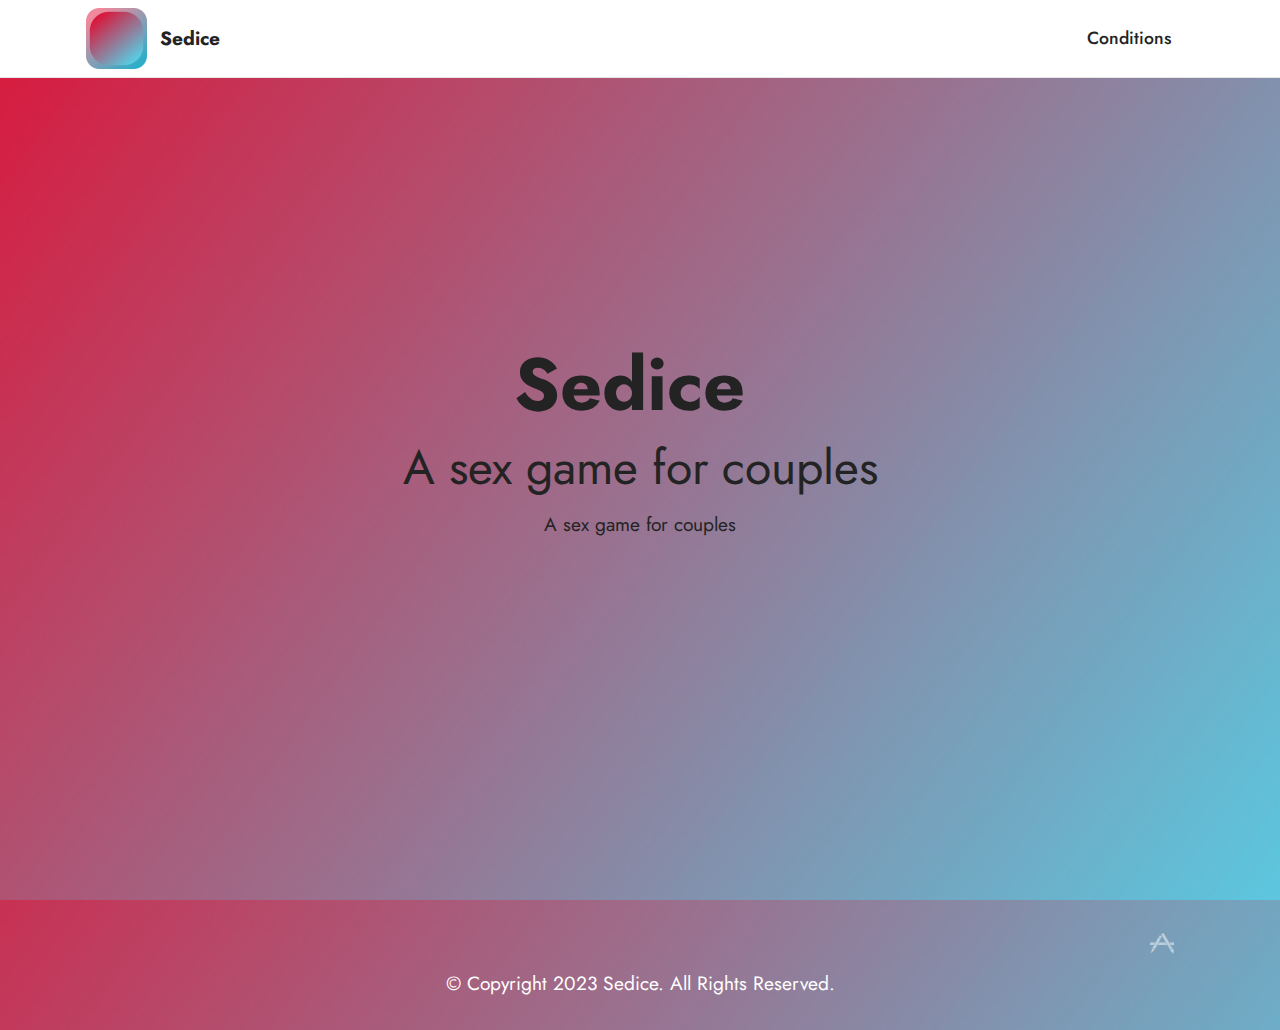
==== commit 43616548: "add conditions" ====
--- a/index.html
+++ b/index.html
@@ -48,7 +48,7 @@
                 </div>
             </button>
             <div class="collapse navbar-collapse" id="navbarSupportedContent">
-                <ul class="navbar-nav nav-dropdown nav-right" data-app-modern-menu="true"><li class="nav-item"><a class="nav-link link text-black text-primary show display-4" href="privacy.html">Privacy<br></a></li></ul>                
+                <ul class="navbar-nav nav-dropdown nav-right" data-app-modern-menu="true"><li class="nav-item"><a class="nav-link link text-black text-primary show display-4" href="conditions.html">Conditions<br></a></li></ul>
             </div>
         </div>
     </nav>
@@ -68,20 +68,7 @@
     </div>
 </section>
 
-<section data-bs-version="5.1" class="content1 cid-s48udlf8KU" id="content1-8">
-    
-    <div class="container">
-        <div class="row justify-content-center">
-            <div class="title col-12 col-md-9">
-                <h3 class="mbr-section-title mbr-fonts-style align-center mb-4 display-2"><strong>Privacy policy</strong></h3>
-                <h4 class="mbr-section-subtitle align-center mbr-fonts-style mb-4 display-7">The App don`t use and save user data.&nbsp;</h4>
-                
-            </div>
-        </div>
-    </div>
-</section>
-
-<section data-bs-version="5.1" class="share3 cid-tcr3qmJpWg" id="share3-n">
+<!-- <section data-bs-version="5.1" class="share3 cid-tcr3qmJpWg" id="share3-n">
     <div class="container">
         <div class="media-container-row">
             <div class="col-12">
@@ -89,14 +76,14 @@
                     <strong>Download App</strong></h3>
                 <div class="social-list align-center">
                    
-                    <a class="iconfont-wrapper bg-facebook m-2 " target="_blank" href="https://apps.apple.com/app/sedice">
+                    <a class="iconfont-wrapper bg-facebook m-2 " target="_blank" href="https://apps.apple.com/ru/app/sedice/id1617848651">
                             <span class="socicon-appstore socicon" style=""></span>
                     </a>                        
                 </div>
             </div>
         </div>
     </div>
-</section>
+</section> -->
 
 <section data-bs-version="5.1" class="footer3 cid-s48P1Icc8J mbr-parallax-background" once="footers" id="footer3-i">
     <div class="container">
@@ -104,7 +91,7 @@
             <div class="row social-row">
                 <div class="social-list align-right pb-2">
                 <div class="soc-item">
-                        <a href="https://apps.apple.com/app/sedice" target="_blank">
+                        <a href="https://apps.apple.com/ru/app/sedice/id1617848651" target="_blank">
                             <span class="mbr-iconfont mbr-iconfont-social socicon-appstore socicon"></span>
                         </a>
                     </div>
@@ -112,7 +99,7 @@
             </div>
             <div class="row row-copirayt">
                 <p class="mbr-text mb-0 mbr-fonts-style mbr-white align-center display-7">
-                    © Copyright 2022 Sedice. All Rights Reserved.
+                    © Copyright 2023 Sedice. All Rights Reserved.
                 </p>
             </div>
         </div>
